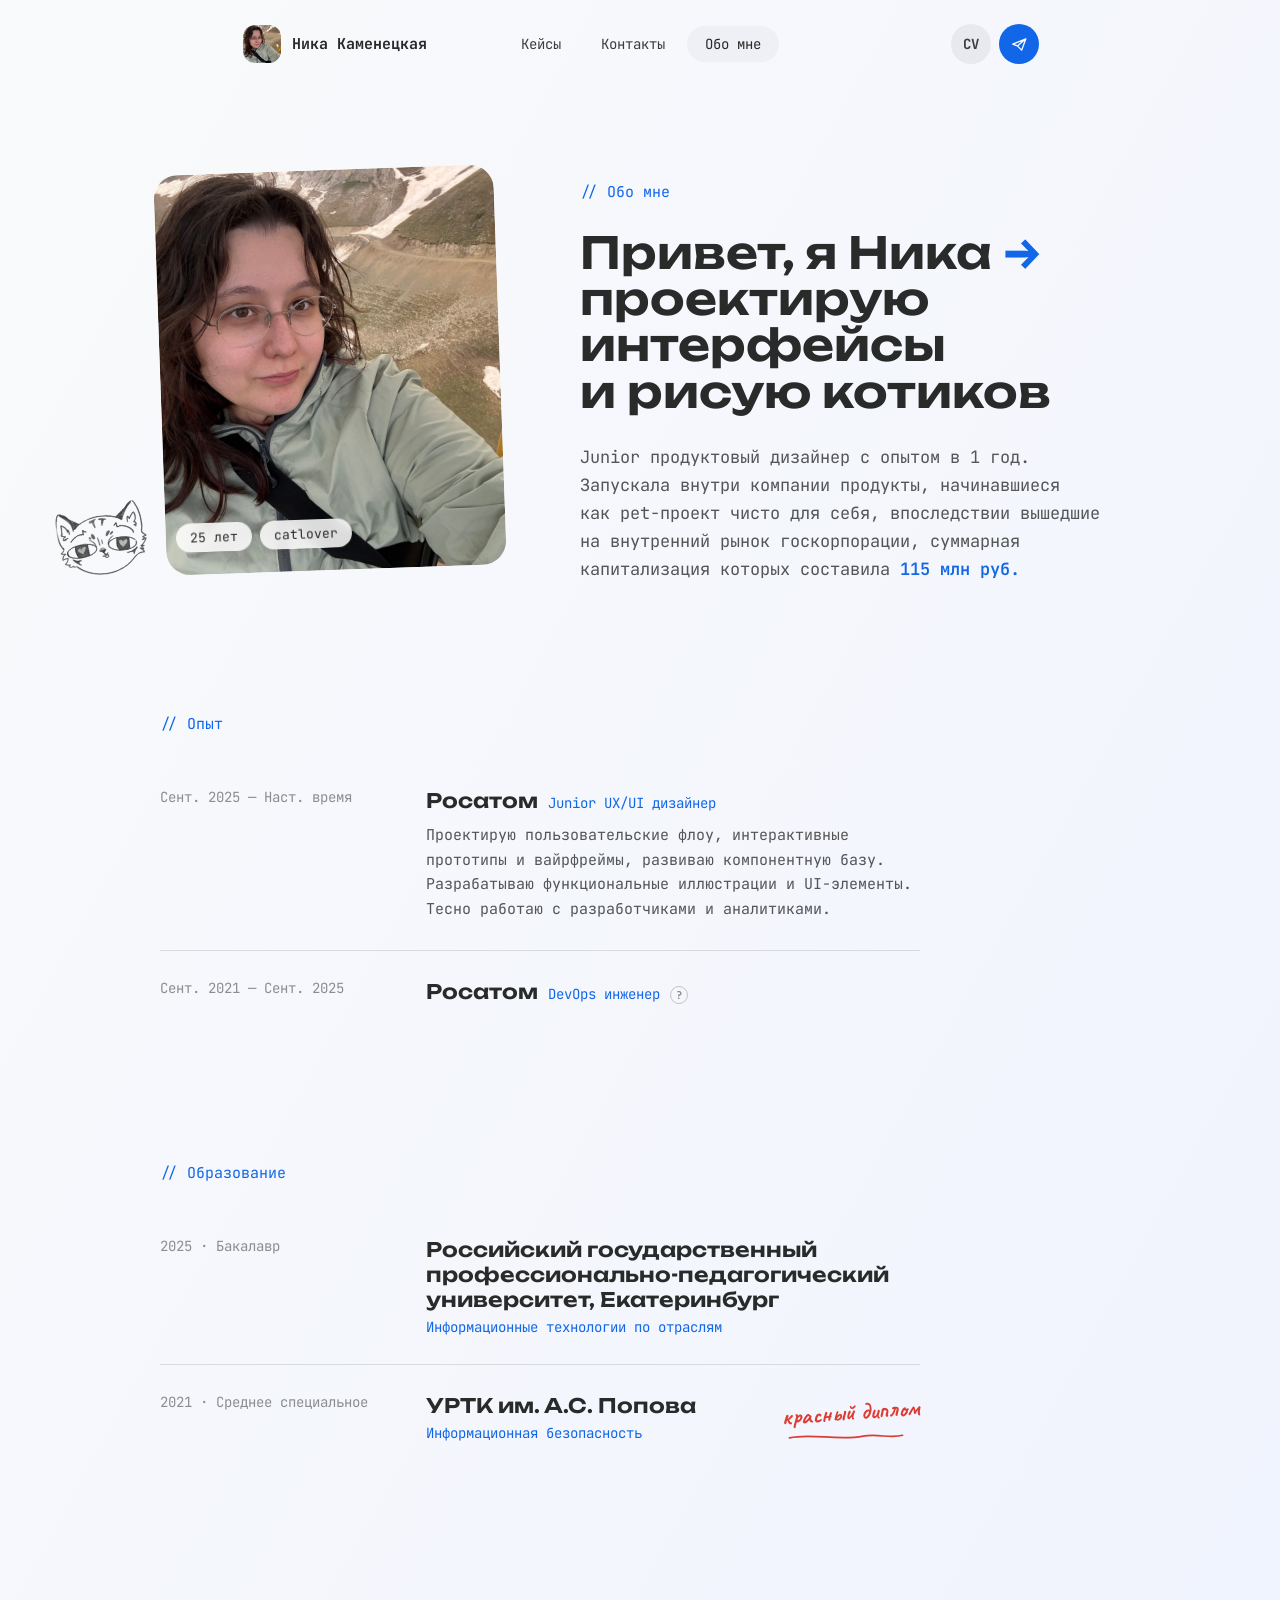
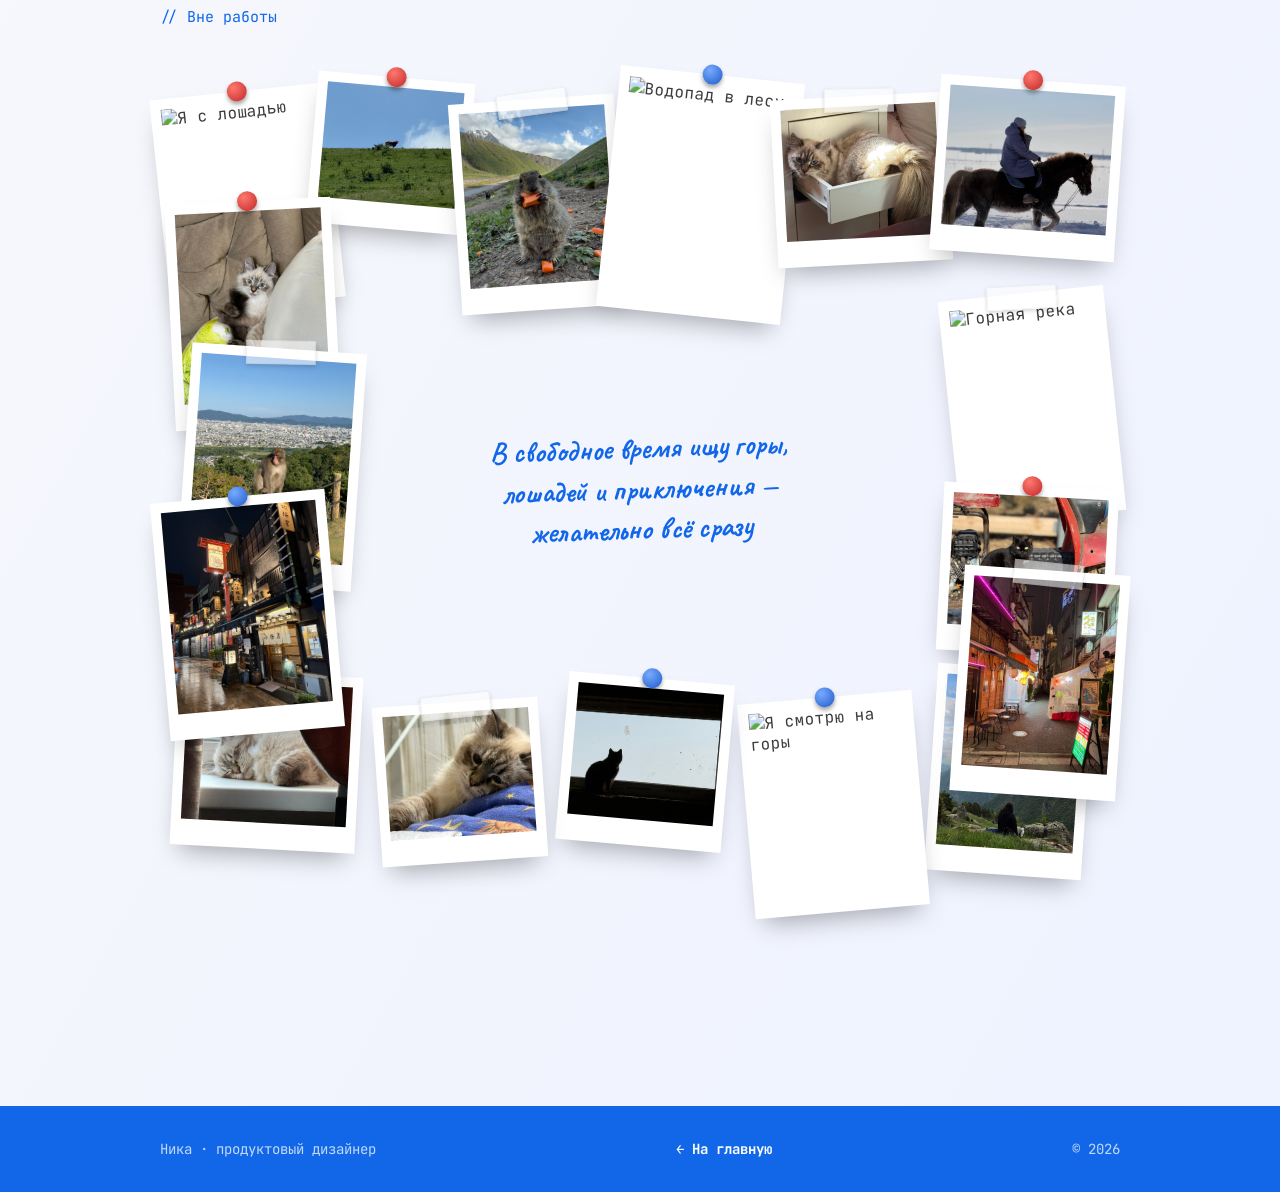
==== about.html @ 2825d033 "update" ====
<!DOCTYPE html>
<html>
<head>
<meta charset="utf-8">
<meta name="viewport" content="width=device-width, initial-scale=1">

  <link rel="preconnect" href="https://fonts.googleapis.com">
  <link rel="preconnect" href="https://fonts.gstatic.com" crossorigin>
  <link href="https://fonts.googleapis.com/css2?family=Unbounded:wght@500;600;700&family=JetBrains+Mono:wght@400;500;700&family=Caveat:wght@500;700&display=swap" rel="stylesheet">
  <style>
    html { scroll-behavior: smooth; }
    body { margin: 0; background: rgb(249,250,251); }
    a { color: rgb(18,103,233); text-decoration: none; }
    a:hover { color: rgb(29,78,216); }
    @keyframes catfloat { 0%,100% { transform: translateY(0) rotate(-2deg); } 50% { transform: translateY(-10px) rotate(2deg); } }
    @keyframes heroin { from { opacity: 0; transform: translateY(24px); } to { opacity: 1; transform: none; } }
    .cat-sign { opacity: 0; transition: opacity 0.15s ease; pointer-events: none; }
    .cat-sign path { stroke-dasharray: 200; stroke-dashoffset: 200; }
    [data-cat]:hover .cat-sign { opacity: 1; }
    [data-cat]:hover .cat-sign path { stroke-dashoffset: 0; transition: stroke-dashoffset 0.7s ease 0.05s; }
    .photo-anno { opacity: 0; transition: opacity 0.2s ease; }
    .photo-anno svg path { stroke-dasharray: 140; stroke-dashoffset: 140; }
    .photo-hover:hover .photo-anno { opacity: 1; }
    .photo-hover:hover .photo-anno svg path { stroke-dashoffset: 0; transition: stroke-dashoffset 0.6s ease 0.05s; }
    .contact-menu { opacity: 0; transform: translateY(-8px); pointer-events: none; transition: opacity 0.18s ease, transform 0.18s ease; z-index: 30; }
    .contact-dd:hover .contact-menu { opacity: 1; transform: none; pointer-events: auto; }
    .qtip-box { opacity: 0; transform: translateY(-6px); pointer-events: none; transition: opacity 0.18s ease, transform 0.18s ease; }
    .qtip:hover .qtip-box { opacity: 1; transform: none; pointer-events: auto; }

  </style>

</head>
<body>

<div style="min-height:100vh; display:flex; flex-direction:column; background:linear-gradient(119deg, rgb(249,250,251) 0%, rgb(238,242,255) 100%); font-family:'JetBrains Mono',monospace; color:rgb(60,60,60)">

  <!-- header -->
  <div data-header="1" style="position:fixed; left:50%; top:14px; transform:translateX(-50%); width:820px; max-width:calc(100vw - 32px); height:60px; border-radius:30px; background:transparent; border:1px solid transparent; box-shadow:none; transition:background 0.35s ease, border-color 0.35s ease, box-shadow 0.35s ease; display:grid; grid-template-columns:1fr auto 1fr; padding:0 10px 0 12px; align-items:center; box-sizing:border-box; z-index:100">
    <a href="index.html" data-cat="1" style="display:flex; flex-direction:row; gap:11px; align-items:center; justify-self:start; color:rgb(41,42,42)">
      <div style="position:relative; width:38px; height:38px; border-radius:12px; flex-shrink:0">
        <div style="width:38px; height:38px; border-radius:12px; overflow:hidden">
          <img src="/uploads/main_photo.jpg" alt="Ника Каменецкая" style="width:100%; height:100%; object-fit:cover; display:block">
        </div>
        <svg class="cat-sign" viewBox="0 0 70 70" style="position:absolute; left:-9px; top:-13px; width:62px; height:62px" fill="none" stroke="rgb(18,103,233)" stroke-width="2.5" stroke-linecap="round" stroke-linejoin="round">
          <path pathLength="200" d="M 14 22 C 13.5 17 14 10 16 5.5 C 19.5 8 22.5 11 24 14.5 M 38 14.5 C 39.5 11 42.5 8 46 5.5 C 48 10 48.5 17 48 22 M 53 43 C 60 44.5 66 41 65.5 35.5 C 65 31 60 30 58 33 C 56.5 35.5 59 38.5 62.5 38"></path>
        </svg>
      </div>
      <span style="font-family:'JetBrains Mono',monospace; font-weight:700; font-size:15px; white-space:nowrap">Ника Каменецкая</span>
    </a>
    <div style="display:flex; flex-direction:row; gap:4px; align-items:center; font-size:14px">
      <a href="index.html#cases" style="color:rgb(60,60,60); border-radius:999px; padding:9px 18px; white-space:nowrap" style-hover="background:rgb(238,240,245); color:rgb(41,42,42)">Кейсы</a>
      <a href="index.html#contact" style="color:rgb(60,60,60); border-radius:999px; padding:9px 18px; white-space:nowrap" style-hover="background:rgb(238,240,245); color:rgb(41,42,42)">Контакты</a>
      <a href="#" style="color:rgb(41,42,42); background:rgb(238,240,245); border-radius:999px; padding:9px 18px; white-space:nowrap" style-hover="background:rgb(229,232,240)">Обо мне</a>
    </div>
    <div style="justify-self:end; display:flex; flex-direction:row; gap:8px; align-items:center">
      <a href="./assets/resume.pdf" download="Nika-Kamenetskaya-CV.pdf" title="скачать резюме" style="display:flex; align-items:center; justify-content:center; width:40px; height:40px; border-radius:50%; background:rgba(60,60,60,0.07); color:rgb(60,60,60); font-size:14px; font-weight:700; transition:transform 0.2s ease" style-hover="background:rgb(229,232,240); color:rgb(41,42,42); transform:scale(1.08)">CV</a>
      <div class="contact-dd" style="position:relative">
        <a href="https://t.me/evershire" title="написать в телеграм" style="display:flex; align-items:center; justify-content:center; width:40px; height:40px; border-radius:50%; background:rgb(18,103,233); transition:transform 0.2s ease" style-hover="background:rgb(29,78,216); transform:scale(1.08)">
          <svg viewBox="0 0 24 24" style="width:17px; height:17px" fill="none"><path d="M21 4 L2.5 11.5 L9 14 M21 4 L15 20 L9 14 M21 4 L9 14" stroke="#fff" stroke-width="1.8" stroke-linejoin="round" stroke-linecap="round"></path></svg>
        </a>
        <div class="contact-menu" style="position:absolute; top:40px; right:0; padding-top:10px; box-sizing:border-box">
          <div style="display:flex; flex-direction:column; gap:2px; background:#fff; border-radius:16px; padding:6px; box-shadow:0 16px 40px -12px rgba(20,30,60,0.25); box-sizing:border-box; min-width:200px">
          <a href="https://t.me/evershire" style="display:flex; align-items:center; gap:10px; padding:10px 12px; border-radius:11px; font-size:14px; color:rgb(41,42,42); white-space:nowrap" style-hover="background:rgb(238,240,245)">
            <svg viewBox="0 0 24 24" style="width:17px; height:17px; flex-shrink:0" fill="none"><path d="M21 4 L2.5 11.5 L9 14 M21 4 L15 20 L9 14 M21 4 L9 14" stroke="rgb(18,103,233)" stroke-width="1.8" stroke-linejoin="round" stroke-linecap="round"></path></svg>
            Телеграм → @evershire
          </a>
          <a href="mailto:nicakam788@gmail.com" data-copy-email="1" style="display:flex; align-items:center; gap:10px; padding:10px 12px; border-radius:11px; font-size:14px; color:rgb(41,42,42); white-space:nowrap; cursor:pointer" style-hover="background:rgb(238,240,245)">
            <svg viewBox="0 0 24 24" style="width:17px; height:17px; flex-shrink:0" fill="none"><rect x="2.5" y="4.5" width="19" height="15" rx="2.5" stroke="rgb(18,103,233)" stroke-width="1.8"></rect><path d="M 3.5 6 L 12 13 L 20.5 6" stroke="rgb(18,103,233)" stroke-width="1.8" stroke-linejoin="round" stroke-linecap="round"></path></svg>
            <span class="email-label">Почта → nicakam788@gmail.com</span>
          </a>
          </div>
        </div>
      </div>
    </div>
  </div>

  <!-- обо мне -->
  <div data-screen-label="обо мне" style="flex:1; max-width:1440px; width:100%; margin:0 auto; padding:170px 160px 130px; box-sizing:border-box; animation:heroin 0.9s ease-out both">
    <div style="display:flex; gap:80px; align-items:flex-start">
      <div class="photo-hover" style="position:relative; flex-shrink:0">
        <div style="width:340px; height:400px; transform:rotate(-2deg); position:relative">
          <img src="/uploads/main_photo.jpg" alt="Ника Каменецкая" style="width:100%; height:100%; object-fit:cover; border-radius:24px; display:block">
        </div>
        <div class="photo-anno" style="position:absolute; left:-142px; top:26px; width:142px; display:flex; flex-direction:column; align-items:flex-end; gap:2px; z-index:4; pointer-events:none">
          <span style="font-family:Caveat,cursive; font-weight:700; font-size:26px; color:rgb(18,103,233); transform:rotate(-4deg)">Это горы</span>
          <svg viewBox="0 0 90 40" style="width:76px; height:34px" fill="none"><path d="M 4 4 C 24 12 48 20 82 30 M 82 30 L 66 27 M 82 30 L 76 15" stroke="rgb(18,103,233)" stroke-width="2.2" stroke-linecap="round" stroke-linejoin="round"></path></svg>
        </div>
        <div class="photo-anno" style="position:absolute; left:80px; bottom:-98px; width:230px; display:flex; flex-direction:column; align-items:flex-start; gap:2px; z-index:4; pointer-events:none">
          <svg viewBox="0 0 40 60" style="width:32px; height:48px; margin-left:14px" fill="none"><path d="M 20 56 C 16 40 14 22 12 4 M 12 4 L 8 17 M 12 4 L 20 12" stroke="rgb(18,103,233)" stroke-width="2.2" stroke-linecap="round" stroke-linejoin="round"></path></svg>
          <span style="font-family:Caveat,cursive; font-weight:700; font-size:26px; line-height:1.15; color:rgb(18,103,233); transform:rotate(-3deg)">это я счастливая в горах :)</span>
        </div>
        <div style="position:absolute; left:16px; bottom:20px; display:flex; flex-direction:row; gap:8px; z-index:3; transform:rotate(-2deg)">
          <span style="font-size:13px; color:rgb(41,42,42); background:rgba(255,255,255,0.85); backdrop-filter:blur(6px); border-radius:999px; padding:6px 14px">25 лет</span>
          <span style="font-size:13px; color:rgb(41,42,42); background:rgba(255,255,255,0.85); backdrop-filter:blur(6px); border-radius:999px; padding:6px 14px">catlover</span>
        </div>
        
          <div style="position:absolute; left:-104px; bottom:-6px; width:92px; height:74px; background:url('./assets/cats.png') 50.5% 86.5% / 335% 419% no-repeat; transform:rotate(-6deg)"></div>
        
      </div>
      <div style="display:flex; flex-direction:column; gap:28px; padding-top:12px">
        <span style="font-size:15px; color:rgb(18,103,233)">// Обо мне</span>
        <h1 style="margin:0; font-family:Unbounded,sans-serif; font-weight:600; font-size:44px; line-height:1.05; color:rgb(41,42,42)">Привет, я Ника <span style="color:rgb(18,103,233)">→</span> проектирую интерфейсы и рисую котиков</h1>
        <p style="margin:0; font-size:17px; line-height:1.65; color:rgb(85,85,87); max-width:560px; text-wrap:pretty">Junior продуктовый дизайнер с опытом в 1 год. Запускала внутри компании продукты, начинавшиеся как pet-проект чисто для себя, впоследствии вышедшие на внутренний рынок госкорпорации, суммарная капитализация которых составила <span style="color:rgb(18,103,233); font-weight:600">115 млн руб.</span></p>
      </div>
    </div>
  </div>

  <!-- опыт -->
  <div data-screen-label="опыт" style="max-width:1440px; width:100%; margin:0 auto; padding:0 160px 130px; box-sizing:border-box">
    <span style="font-size:15px; color:rgb(18,103,233)">// Опыт</span>
    <div style="display:flex; flex-direction:column; margin-top:26px; max-width:760px">
      <div style="display:flex; flex-direction:row; gap:56px; padding:28px 0; border-bottom:1px solid rgba(60,60,60,0.15)">
        <div style="width:210px; flex-shrink:0; font-size:14px; color:rgb(141,141,144); white-space:nowrap">Сент. 2025 — Наст. время</div>
        <div style="display:flex; flex-direction:column; gap:10px">
          <div style="display:flex; flex-direction:row; gap:10px; align-items:baseline; flex-wrap:wrap">
            <span style="font-family:Unbounded,sans-serif; font-weight:600; font-size:20px; color:rgb(41,42,42)">Росатом</span>
            <span style="font-size:14px; color:rgb(18,103,233)">Junior UX/UI дизайнер</span>
          </div>
          <p style="margin:0; font-size:15px; line-height:1.65; color:rgb(85,85,87); max-width:560px">Проектирую пользовательские флоу, интерактивные прототипы и вайрфреймы, развиваю компонентную базу. Разрабатываю функциональные иллюстрации и UI-элементы. Тесно работаю с разработчиками и аналитиками.</p>
        </div>
      </div>
      <div style="display:flex; flex-direction:row; gap:56px; padding:28px 0">
        <div style="width:210px; flex-shrink:0; font-size:14px; color:rgb(141,141,144); white-space:nowrap">Сент. 2021 — Сент. 2025</div>
        <div style="display:flex; flex-direction:column; gap:10px">
          <div style="display:flex; flex-direction:row; gap:10px; align-items:baseline; flex-wrap:wrap">
            <span style="font-family:Unbounded,sans-serif; font-weight:600; font-size:20px; color:rgb(41,42,42)">Росатом</span>
            <span style="font-size:14px; color:rgb(18,103,233)">DevOps инженер</span>
            <span class="qtip" style="position:relative; display:inline-flex; align-items:center; justify-content:center; width:16px; height:16px; border-radius:50%; border:1.4px solid rgb(196,195,200); color:rgb(141,141,144); font-size:11px; font-weight:700; cursor:help">?
              <span class="qtip-box" style="position:absolute; left:0; top:26px; width:320px; background:#fff; color:rgb(85,85,87); font-size:13px; line-height:1.55; font-weight:400; border-radius:14px; padding:16px 18px; box-shadow:0 16px 40px -12px rgba(20,30,60,0.28); z-index:20; text-align:left; white-space:normal">Четыре года в DevOps научили меня думать о продукте системно — я видела, как технические решения влияют на пользователей. Со временем я поняла, что хочу формировать эти решения раньше, чем они попадают в разработку. Продуктовый дизайн — это точка, где можно влиять на продукт по-настоящему.</span>
            </span>
          </div>
        </div>
      </div>
    </div>
  </div>

  <!-- образование -->
  <div data-screen-label="образование" style="max-width:1440px; width:100%; margin:0 auto; padding:0 160px 130px; box-sizing:border-box">
    <span style="font-size:15px; color:rgb(18,103,233)">// Образование</span>
    <div style="display:flex; flex-direction:column; margin-top:26px; max-width:760px">
      <div style="display:flex; flex-direction:row; gap:56px; padding:28px 0; border-bottom:1px solid rgba(60,60,60,0.15)">
        <div style="width:210px; flex-shrink:0; font-size:14px; color:rgb(141,141,144); white-space:nowrap">2025 · Бакалавр</div>
        <div style="display:flex; flex-direction:column; gap:6px">
          <span style="font-family:Unbounded,sans-serif; font-weight:600; font-size:20px; color:rgb(41,42,42)">Российский государственный профессионально-педагогический университет, Екатеринбург</span>
          <span style="font-size:14px; color:rgb(18,103,233)">Информационные технологии по отраслям</span>
        </div>
      </div>
      <div style="display:flex; flex-direction:row; gap:56px; padding:28px 0">
        <div style="width:210px; flex-shrink:0; font-size:14px; color:rgb(141,141,144); white-space:nowrap">2021 · Среднее специальное</div>
        <div style="display:flex; flex-direction:column; gap:6px">
          <span style="font-family:Unbounded,sans-serif; font-weight:600; font-size:20px; color:rgb(41,42,42)">УРТК им. А.С. Попова</span>
          <span style="font-size:14px; color:rgb(18,103,233)">Информационная безопасность</span>
        </div>
        <div style="flex-shrink:0; margin-left:auto; padding-top:4px">
          <span style="display:block; font-family:Caveat,cursive; font-weight:700; font-size:24px; color:rgb(220,60,50); transform:rotate(-4deg)">красный диплом</span>
          <svg viewBox="0 0 140 14" style="width:130px; height:12px; margin-top:-2px" fill="none"><path d="M 4 8 C 30 2 60 12 90 6 C 108 3 122 9 136 5" stroke="rgb(220,60,50)" stroke-width="2" stroke-linecap="round"></path></svg>
        </div>
      </div>
    </div>
  </div>

  <!-- доска -->
  <div data-screen-label="доска" style="max-width:1440px; width:100%; margin:0 auto; padding:0 160px 130px; box-sizing:border-box">
    <span style="font-size:15px; color:rgb(18,103,233)">// Вне работы</span>
    <div style="position:relative; margin-top:26px">
      <div style="position:relative; width:100%; aspect-ratio:1040/1000">

        <div style="position:absolute; left:0%; top:4.17%; width:18.27%; box-sizing:border-box; background:#fff; padding:10px 10px 26px; box-shadow:0 14px 26px -10px rgba(0,0,0,0.35); transform:rotate(-6deg); cursor:zoom-in" data-lightbox="1">
          <div style="width:20px; height:20px; border-radius:50%; background:radial-gradient(circle at 35% 30%, rgb(255,120,110), rgb(190,40,40)); position:absolute; left:50%; top:-10px; margin-left:-10px; box-shadow:0 3px 4px rgba(0,0,0,0.35)"></div>
          <img src="./uploads/IMG_2285.jpg" alt="Я с лошадью" style="width:100%; display:block; object-fit:cover; aspect-ratio:1/1.15">
        </div>

        <div style="position:absolute; left:15.87%; top:2.6%; width:16.35%; box-sizing:border-box; background:#fff; padding:10px 10px 26px; box-shadow:0 14px 26px -10px rgba(0,0,0,0.35); transform:rotate(5deg); cursor:zoom-in" data-lightbox="1">
          <div style="width:20px; height:20px; border-radius:50%; background:radial-gradient(circle at 35% 30%, rgb(255,120,110), rgb(190,40,40)); position:absolute; left:50%; top:-10px; margin-left:-10px; box-shadow:0 3px 4px rgba(0,0,0,0.35)"></div>
          <img src="./uploads/IMG_4147.jpg" alt="Корова на холме" style="width:100%; display:block; object-fit:cover; aspect-ratio:1/0.85">
        </div>

        <div style="position:absolute; left:30.77%; top:5%; width:17.31%; box-sizing:border-box; background:#fff; padding:10px 10px 26px; box-shadow:0 14px 26px -10px rgba(0,0,0,0.35); transform:rotate(-4deg); cursor:zoom-in" data-lightbox="1">
          <div style="position:absolute; left:50%; top:-8px; margin-left:-34px; width:68px; height:22px; background:rgba(255,255,255,0.55); border:1px solid rgba(0,0,0,0.05); box-shadow:0 2px 4px rgba(0,0,0,0.15); transform:rotate(-4deg)"></div>
          <img src="./uploads/IMG_4376.jpg" alt="Сурок с морковкой" style="width:100%; display:block; object-fit:cover; aspect-ratio:1/1.2">
        </div>

        <div style="position:absolute; left:46.63%; top:2.29%; width:19.23%; box-sizing:border-box; background:#fff; padding:10px 10px 26px; box-shadow:0 14px 26px -10px rgba(0,0,0,0.35); transform:rotate(6deg); cursor:zoom-in" data-lightbox="1">
          <div style="width:20px; height:20px; border-radius:50%; background:radial-gradient(circle at 35% 30%, rgb(120,170,255), rgb(30,90,200)); position:absolute; left:50%; top:-10px; margin-left:-10px; box-shadow:0 3px 4px rgba(0,0,0,0.35)"></div>
          <img src="./uploads/IMG_5079.jpg" alt="Водопад в лесу" style="width:100%; display:block; object-fit:cover; aspect-ratio:1/1.25">
        </div>

        <div style="position:absolute; left:63.94%; top:4.69%; width:18.27%; box-sizing:border-box; background:#fff; padding:10px 10px 26px; box-shadow:0 14px 26px -10px rgba(0,0,0,0.35); transform:rotate(-3deg); cursor:zoom-in" data-lightbox="1">
          <div style="position:absolute; left:50%; top:-8px; margin-left:-34px; width:68px; height:22px; background:rgba(255,255,255,0.55); border:1px solid rgba(0,0,0,0.05); box-shadow:0 2px 4px rgba(0,0,0,0.15); transform:rotate(2deg)"></div>
          <img src="./uploads/B89354C5-0EB7-44D4-B8C5-1294521C42C8_1_105_c.jpeg" alt="Кот в ящике комода" style="width:100%; display:block; object-fit:cover; aspect-ratio:1/0.85">
        </div>

        <div style="position:absolute; left:80.77%; top:2.92%; width:19.23%; box-sizing:border-box; background:#fff; padding:10px 10px 26px; box-shadow:0 14px 26px -10px rgba(0,0,0,0.35); transform:rotate(4deg); cursor:zoom-in" data-lightbox="1">
          <div style="width:20px; height:20px; border-radius:50%; background:radial-gradient(circle at 35% 30%, rgb(255,120,110), rgb(190,40,40)); position:absolute; left:50%; top:-10px; margin-left:-10px; box-shadow:0 3px 4px rgba(0,0,0,0.35)"></div>
          <img src="./uploads/19300C19-9F3F-4FBA-978A-5B24673539BF_1_105_c.jpeg" alt="Верхом на лошади зимой" style="width:100%; display:block; object-fit:cover; aspect-ratio:1/0.85">
        </div>

        <div style="position:absolute; left:82.21%; top:26.04%; width:17.31%; box-sizing:border-box; background:#fff; padding:10px 10px 26px; box-shadow:0 14px 26px -10px rgba(0,0,0,0.35); transform:rotate(-6deg); cursor:zoom-in" data-lightbox="1">
          <div style="position:absolute; left:50%; top:-8px; margin-left:-34px; width:68px; height:22px; background:rgba(255,255,255,0.55); border:1px solid rgba(0,0,0,0.05); box-shadow:0 2px 4px rgba(0,0,0,0.15); transform:rotate(3deg)"></div>
          <img src="./uploads/IMG_5176.jpg" alt="Горная река" style="width:100%; display:block; object-fit:cover; aspect-ratio:1/1.3">
        </div>

        <div style="position:absolute; left:81.25%; top:46.88%; width:18.27%; box-sizing:border-box; background:#fff; padding:10px 10px 26px; box-shadow:0 14px 26px -10px rgba(0,0,0,0.35); transform:rotate(3deg); cursor:zoom-in" data-lightbox="1">
          <div style="width:20px; height:20px; border-radius:50%; background:radial-gradient(circle at 35% 30%, rgb(255,120,110), rgb(190,40,40)); position:absolute; left:50%; top:-10px; margin-left:-10px; box-shadow:0 3px 4px rgba(0,0,0,0.35)"></div>
          <img src="./uploads/597E31D3-53DA-4962-8006-FC86F0DB91C2_1_105_c.jpeg" alt="Чёрный кот на мотоцикле" style="width:100%; display:block; object-fit:cover; aspect-ratio:1/0.85">
        </div>

        <div style="position:absolute; left:80.29%; top:66.67%; width:16.35%; box-sizing:border-box; background:#fff; padding:10px 10px 26px; box-shadow:0 14px 26px -10px rgba(0,0,0,0.35); transform:rotate(4deg); cursor:zoom-in" data-lightbox="1">
          <div style="width:20px; height:20px; border-radius:50%; background:radial-gradient(circle at 35% 30%, rgb(120,170,255), rgb(30,90,200)); position:absolute; left:50%; top:-10px; margin-left:-10px; box-shadow:0 3px 4px rgba(0,0,0,0.35)"></div>
          <img src="./uploads/IMG_5501-65dd2be3.JPG" alt="Водопад среди скал" style="width:100%; display:block; object-fit:cover; aspect-ratio:1/1.25">
        </div>

        <div style="position:absolute; left:61.06%; top:69.79%; width:18.27%; box-sizing:border-box; background:#fff; padding:10px 10px 26px; box-shadow:0 14px 26px -10px rgba(0,0,0,0.35); transform:rotate(-5deg); cursor:zoom-in" data-lightbox="1">
          <div style="width:20px; height:20px; border-radius:50%; background:radial-gradient(circle at 35% 30%, rgb(120,170,255), rgb(30,90,200)); position:absolute; left:50%; top:-10px; margin-left:-10px; box-shadow:0 3px 4px rgba(0,0,0,0.35)"></div>
          <img src="./uploads/IMG_4754.jpg" alt="Я смотрю на горы" style="width:100%; display:block; object-fit:cover; aspect-ratio:1/1.15">
        </div>

        <div style="position:absolute; left:41.83%; top:67.71%; width:17.31%; box-sizing:border-box; background:#fff; padding:10px 10px 26px; box-shadow:0 14px 26px -10px rgba(0,0,0,0.35); transform:rotate(5deg); cursor:zoom-in" data-lightbox="1">
          <div style="width:20px; height:20px; border-radius:50%; background:radial-gradient(circle at 35% 30%, rgb(120,170,255), rgb(30,90,200)); position:absolute; left:50%; top:-10px; margin-left:-10px; box-shadow:0 3px 4px rgba(0,0,0,0.35)"></div>
          <img src="./uploads/02E59041-D2F7-4534-B3DD-3881FCE2C82B_1_105_c.jpeg" alt="Кот силуэтом в окне" style="width:100%; display:block; object-fit:cover; aspect-ratio:1/0.9">
        </div>

        <div style="position:absolute; left:22.6%; top:70.31%; width:17.31%; box-sizing:border-box; background:#fff; padding:10px 10px 26px; box-shadow:0 14px 26px -10px rgba(0,0,0,0.35); transform:rotate(-4deg); cursor:zoom-in" data-lightbox="1">
          <div style="position:absolute; left:50%; top:-8px; margin-left:-34px; width:68px; height:22px; background:rgba(255,255,255,0.55); border:1px solid rgba(0,0,0,0.05); box-shadow:0 2px 4px rgba(0,0,0,0.15); transform:rotate(-2deg)"></div>
          <img src="./uploads/54C31C5B-A030-4B72-B333-A89A842BD36C_1_105_c.jpeg" alt="Мой кот на подушке" style="width:100%; display:block; object-fit:cover; aspect-ratio:1/0.85">
        </div>

        <div style="position:absolute; left:1.44%; top:67.19%; width:19.23%; box-sizing:border-box; background:#fff; padding:10px 10px 26px; box-shadow:0 14px 26px -10px rgba(0,0,0,0.35); transform:rotate(3deg); cursor:zoom-in" data-lightbox="1">
          <div style="width:20px; height:20px; border-radius:50%; background:radial-gradient(circle at 35% 30%, rgb(255,120,110), rgb(190,40,40)); position:absolute; left:50%; top:-10px; margin-left:-10px; box-shadow:0 3px 4px rgba(0,0,0,0.35)"></div>
          <img src="./uploads/E94E8478-8C07-42DA-86CD-E03BCC2E8470_1_105_c.jpeg" alt="Кот спит на подоконнике" style="width:100%; display:block; object-fit:cover; aspect-ratio:1/0.85">
        </div>

        <div style="position:absolute; left:1%; top:16%; width:17.31%; box-sizing:border-box; background:#fff; padding:10px 10px 26px; box-shadow:0 14px 26px -10px rgba(0,0,0,0.35); transform:rotate(-3deg); cursor:zoom-in" data-lightbox="1">
          <div style="width:20px; height:20px; border-radius:50%; background:radial-gradient(circle at 35% 30%, rgb(255,120,110), rgb(190,40,40)); position:absolute; left:50%; top:-10px; margin-left:-10px; box-shadow:0 3px 4px rgba(0,0,0,0.35)"></div>
          <img src="./uploads/22415BA5-447A-43ED-A8C5-48547171C8F0_1_105_c.jpeg" alt="Котёнок с игрушкой-капустой" style="width:100%; display:block; object-fit:cover; aspect-ratio:1/1.3">
        </div>

        <div style="position:absolute; left:2.5%; top:32%; width:18.27%; box-sizing:border-box; background:#fff; padding:10px 10px 26px; box-shadow:0 14px 26px -10px rgba(0,0,0,0.35); transform:rotate(4deg); cursor:zoom-in" data-lightbox="1">
          <div style="position:absolute; left:50%; top:-8px; margin-left:-34px; width:68px; height:22px; background:rgba(255,255,255,0.55); border:1px solid rgba(0,0,0,0.05); box-shadow:0 2px 4px rgba(0,0,0,0.15); transform:rotate(-3deg)"></div>
          <img src="./uploads/6B954B3A-72F3-4C9D-8CB9-9376946A0AA2_1_105_c.jpeg" alt="Обезьяна на заборе с видом на город" style="width:100%; display:block; object-fit:cover; aspect-ratio:1/1.3">
        </div>

        <div style="position:absolute; left:0%; top:48%; width:18.27%; box-sizing:border-box; background:#fff; padding:10px 10px 26px; box-shadow:0 14px 26px -10px rgba(0,0,0,0.35); transform:rotate(-5deg); cursor:zoom-in" data-lightbox="1">
          <div style="width:20px; height:20px; border-radius:50%; background:radial-gradient(circle at 35% 30%, rgb(120,170,255), rgb(30,90,200)); position:absolute; left:50%; top:-10px; margin-left:-10px; box-shadow:0 3px 4px rgba(0,0,0,0.35)"></div>
          <img src="./uploads/F937BB74-AB3E-4A77-9896-CD9370FAE233_1_105_c.jpeg" alt="Ночная улица в Японии" style="width:100%; display:block; object-fit:cover; aspect-ratio:1/1.3">
        </div>

        <div style="position:absolute; left:83%; top:56%; width:17.31%; box-sizing:border-box; background:#fff; padding:10px 10px 26px; box-shadow:0 14px 26px -10px rgba(0,0,0,0.35); transform:rotate(4deg); cursor:zoom-in" data-lightbox="1">
          <div style="position:absolute; left:50%; top:-8px; margin-left:-34px; width:68px; height:22px; background:rgba(255,255,255,0.55); border:1px solid rgba(0,0,0,0.05); box-shadow:0 2px 4px rgba(0,0,0,0.15); transform:rotate(2deg)"></div>
          <img src="./uploads/FC94B34A-E844-45D6-979E-8C849F62BA00_1_105_c.jpeg" alt="Переулок в Японии вечером" style="width:100%; display:block; object-fit:cover; aspect-ratio:1/1.3">
        </div>

        <div style="position:absolute; left:32%; top:calc(33% + 70px); width:36%; box-sizing:border-box; transform:rotate(-2deg)">
          <span style="display:block; font-family:Caveat,cursive; font-weight:700; font-size:30px; line-height:1.35; color:rgb(18,103,233); text-align:center">В свободное время ищу горы, лошадей и приключения — желательно всё сразу</span>
        </div>

      </div>
    </div>
  </div>

  <div id="lb-overlay" style="display:none; position:fixed; inset:0; background:rgba(20,20,25,0.82); align-items:center; justify-content:center; z-index:200; cursor:zoom-out; padding:40px; box-sizing:border-box">
    <img id="lb-img" src="" alt="" style="max-width:90vw; max-height:88vh; border-radius:6px; box-shadow:0 30px 80px rgba(0,0,0,0.5)">
    <div style="position:absolute; top:24px; right:32px; width:44px; height:44px; border-radius:50%; background:rgba(255,255,255,0.12); color:#fff; display:flex; align-items:center; justify-content:center; font-size:22px; cursor:pointer">✕</div>
  </div>
  <script>
  (function () {
    function init() {
      var overlay = document.getElementById('lb-overlay');
      var img = document.getElementById('lb-img');
      if (!overlay || !img) return;
      document.querySelectorAll('[data-lightbox]').forEach(function (el) {
        el.addEventListener('click', function () {
          var photo = el.querySelector('img');
          if (!photo) return;
          img.src = photo.src;
          overlay.style.display = 'flex';
        });
      });
      overlay.addEventListener('click', function () {
        overlay.style.display = 'none';
        img.src = '';
      });
    }
    if (document.readyState === 'loading') {
      document.addEventListener('DOMContentLoaded', init);
    } else {
      init();
    }
  })();
  </script>

  <!-- футер -->
  <div style="padding:34px 160px; background:rgb(18,103,233)">
    <div style="max-width:1120px; margin:0 auto; display:flex; flex-direction:row; justify-content:space-between; align-items:center; font-size:14px; color:rgba(255,255,255,0.75)">
      <span>Ника · продуктовый дизайнер</span>
      <a href="index.html" style="color:#fff; font-weight:700">← На главную</a>
      <span>© 2026</span>
    </div>
  </div>
</div>

  <script>
  (function () {
    function initCopyEmail() {
      document.querySelectorAll('[data-copy-email]').forEach(function (el) {
        var labelEl = el.querySelector('.email-label');
        if (!labelEl) return;
        var original = labelEl.textContent;
        el.addEventListener('click', function (e) {
          var text = 'nicakam788@gmail.com';
          var restore = function () { labelEl.textContent = original; };
          var mark = function () { labelEl.textContent = 'Скопировано ✓'; setTimeout(restore, 1600); };
          var fallback = function () {
            try {
              var ta = document.createElement('textarea');
              ta.value = text;
              ta.style.position = 'fixed';
              ta.style.opacity = '0';
              document.body.appendChild(ta);
              ta.focus();
              ta.select();
              var ok = document.execCommand('copy');
              document.body.removeChild(ta);
              if (ok) mark();
            } catch (err) {}
          };
          if (navigator.clipboard && navigator.clipboard.writeText) {
            navigator.clipboard.writeText(text).then(mark).catch(fallback);
          } else {
            fallback();
          }
        });
      });
    }
    if (document.readyState === 'loading') {
      document.addEventListener('DOMContentLoaded', initCopyEmail);
    } else {
      initCopyEmail();
    }
  })();
  </script>
</body>
</html>
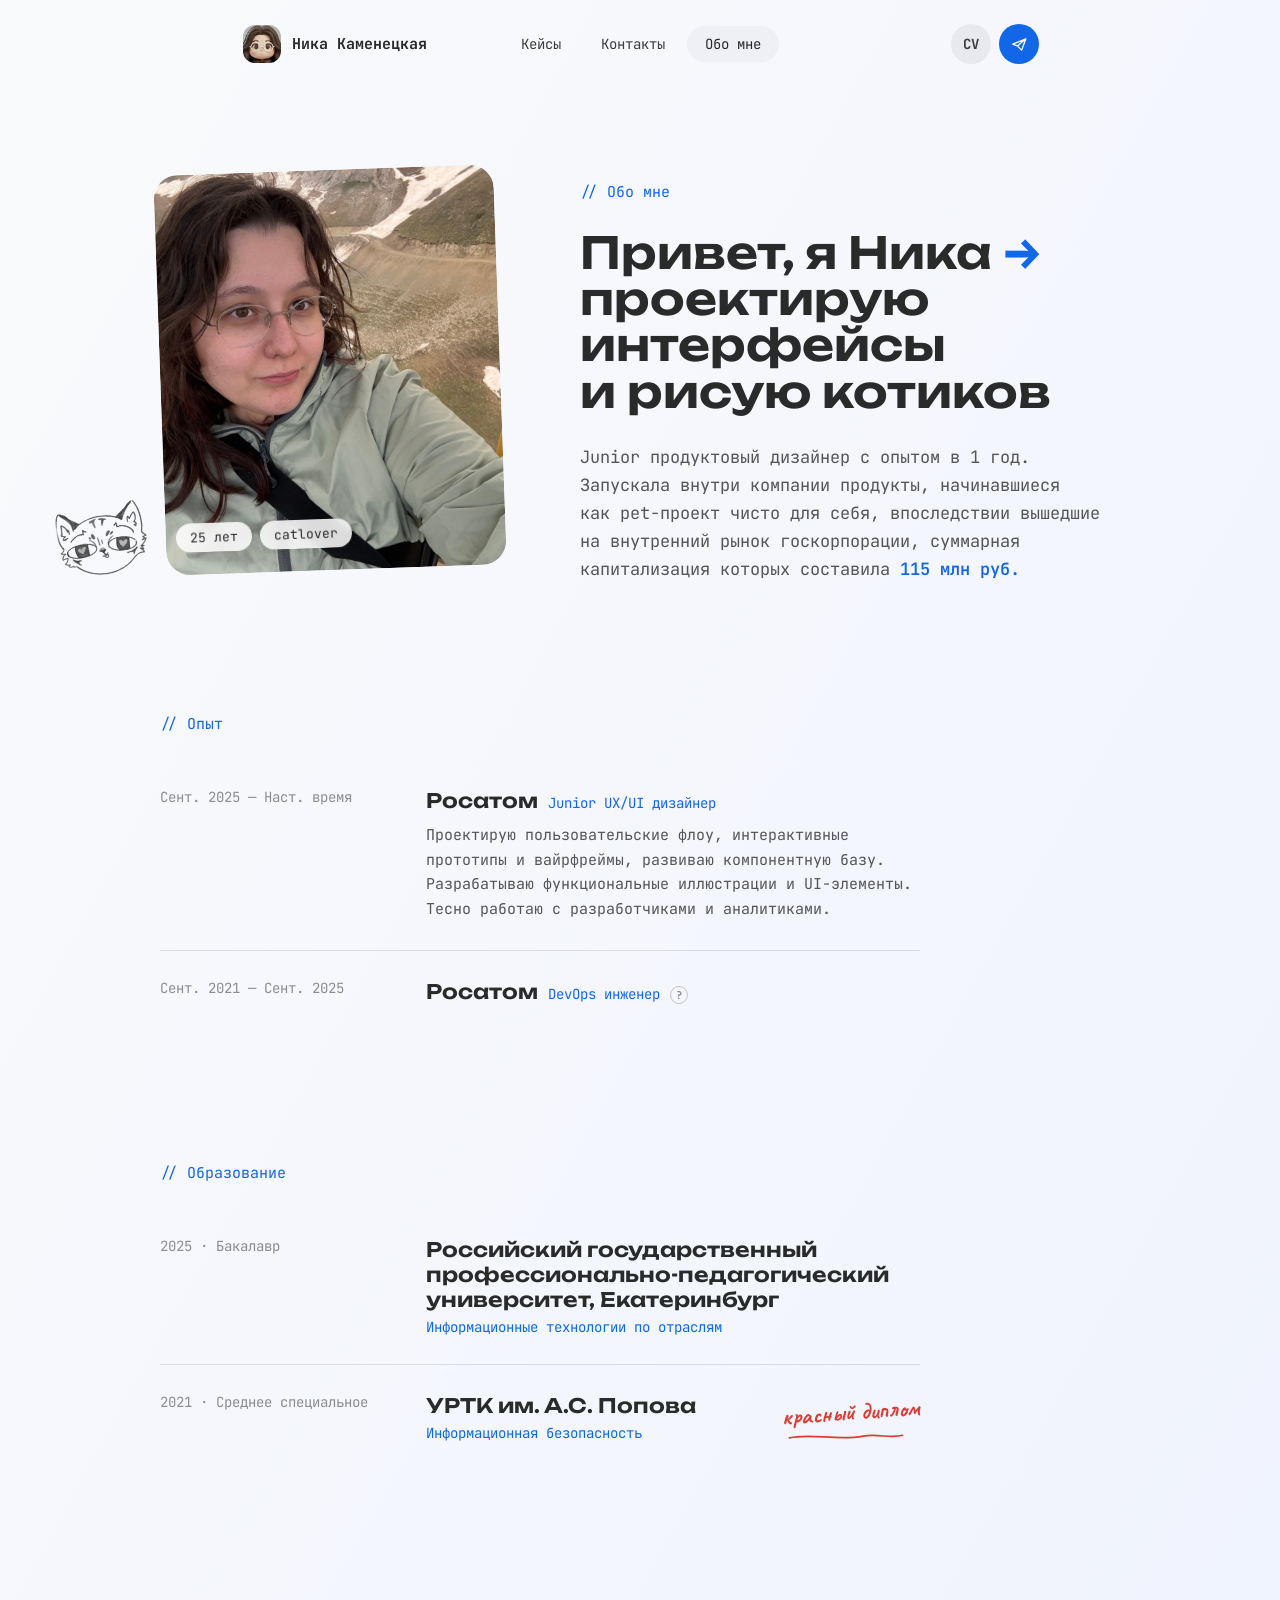
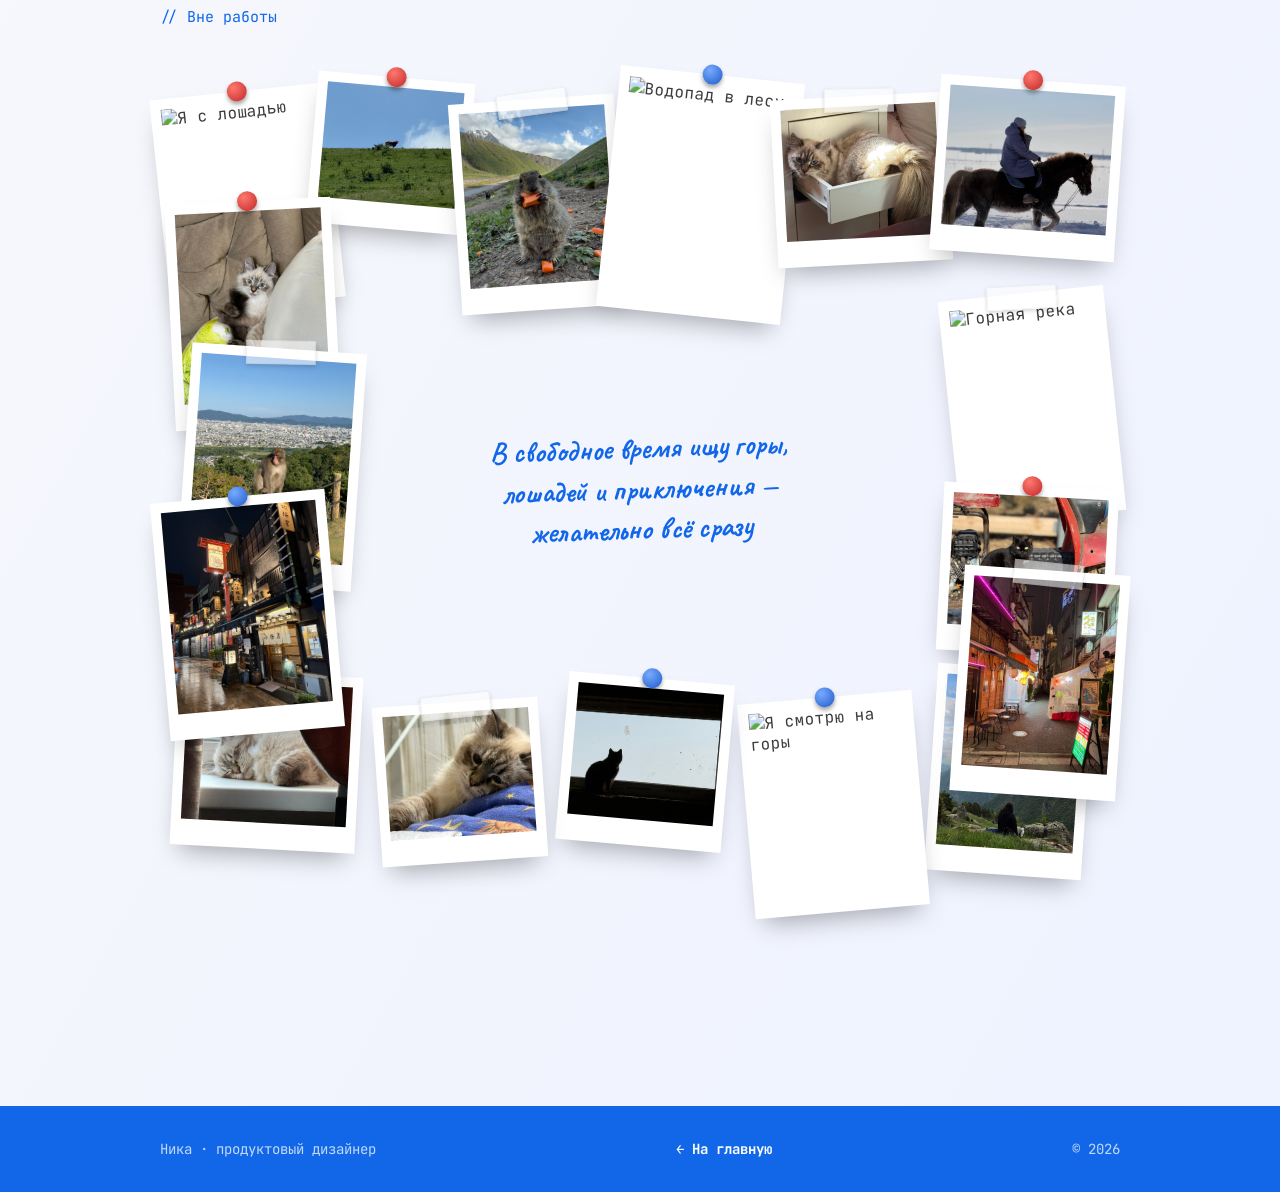
==== commit ea6d7dc8: "Merge branch 'main' of github.com:evershireo/evershireo" ====
--- a/about.html
+++ b/about.html
@@ -39,7 +39,7 @@
     <a href="index.html" data-cat="1" style="display:flex; flex-direction:row; gap:11px; align-items:center; justify-self:start; color:rgb(41,42,42)">
       <div style="position:relative; width:38px; height:38px; border-radius:12px; flex-shrink:0">
         <div style="width:38px; height:38px; border-radius:12px; overflow:hidden">
-          <img src="/uploads/main_photo.jpg" alt="Ника Каменецкая" style="width:100%; height:100%; object-fit:cover; display:block">
+          <img src="/uploads/nika-avatar.webp" alt="Ника Каменецкая" style="width:100%; height:100%; object-fit:cover; display:block">
         </div>
         <svg class="cat-sign" viewBox="0 0 70 70" style="position:absolute; left:-9px; top:-13px; width:62px; height:62px" fill="none" stroke="rgb(18,103,233)" stroke-width="2.5" stroke-linecap="round" stroke-linejoin="round">
           <path pathLength="200" d="M 14 22 C 13.5 17 14 10 16 5.5 C 19.5 8 22.5 11 24 14.5 M 38 14.5 C 39.5 11 42.5 8 46 5.5 C 48 10 48.5 17 48 22 M 53 43 C 60 44.5 66 41 65.5 35.5 C 65 31 60 30 58 33 C 56.5 35.5 59 38.5 62.5 38"></path>
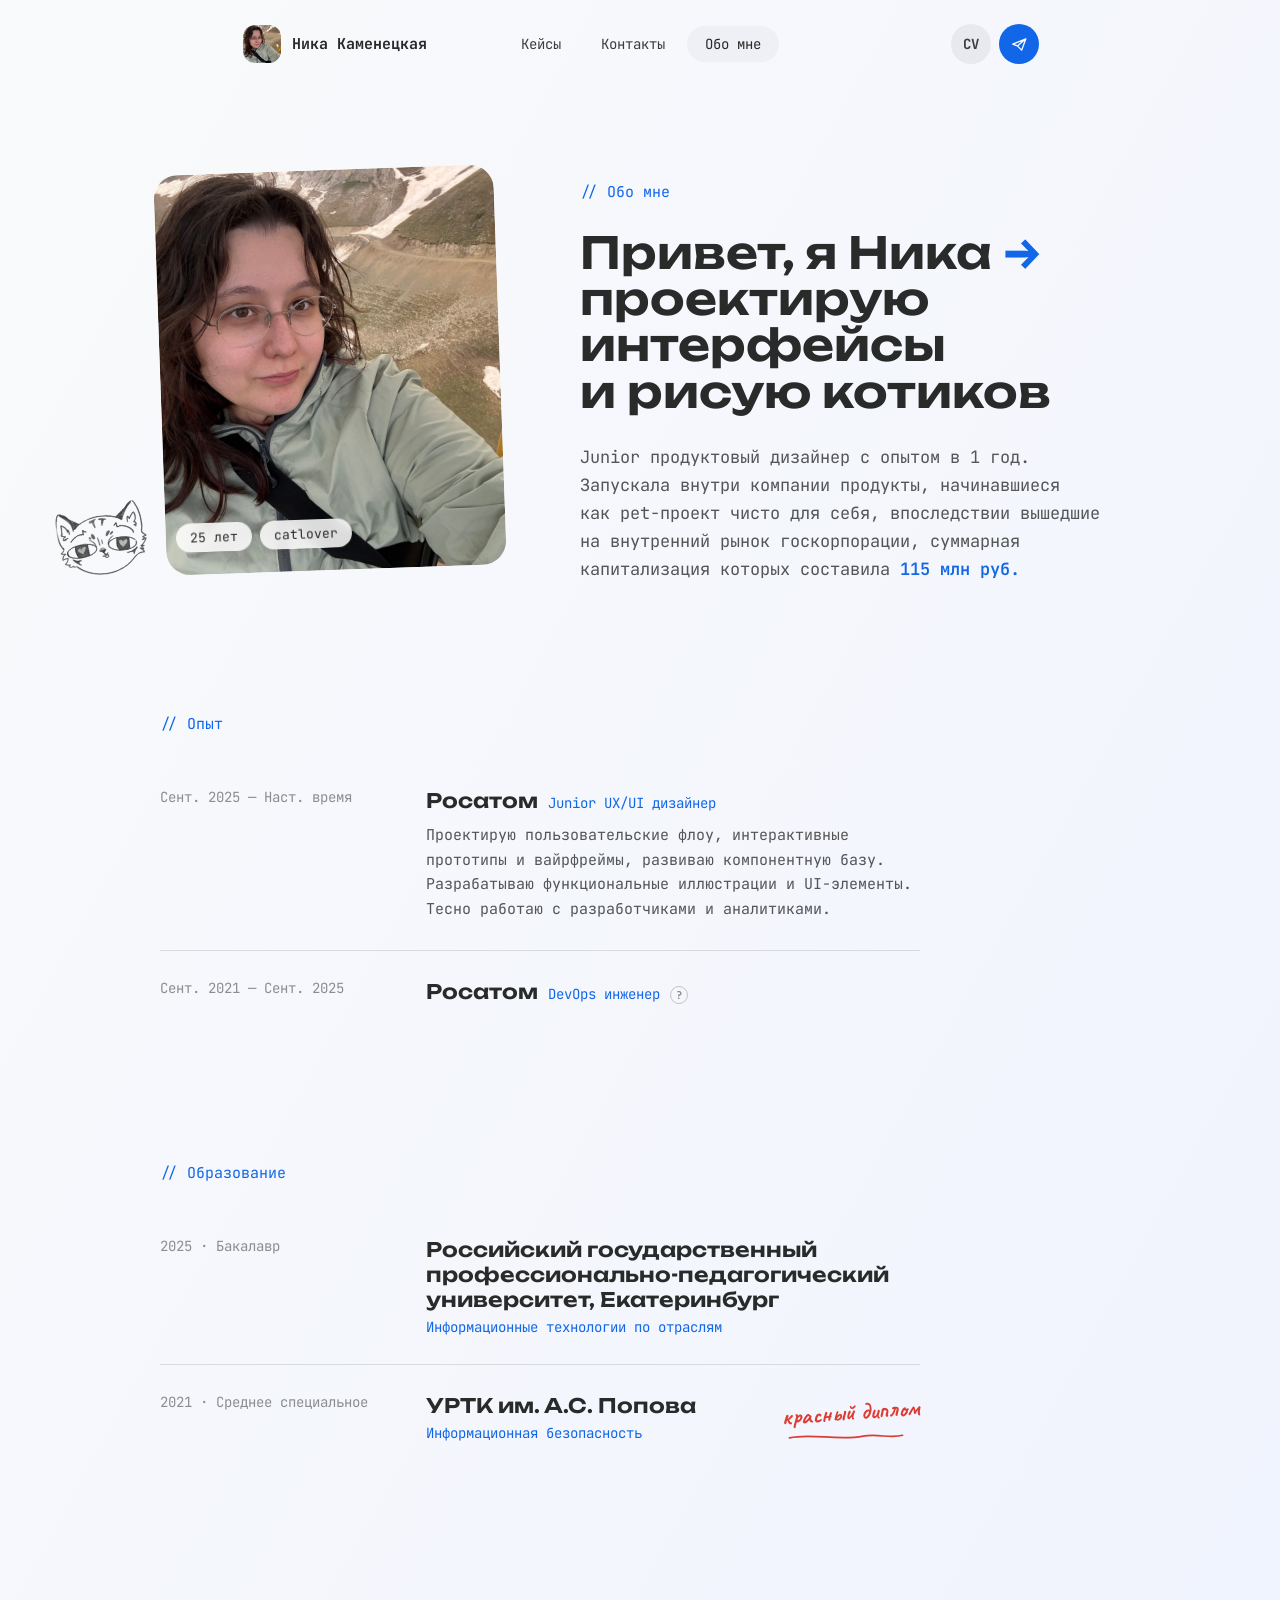
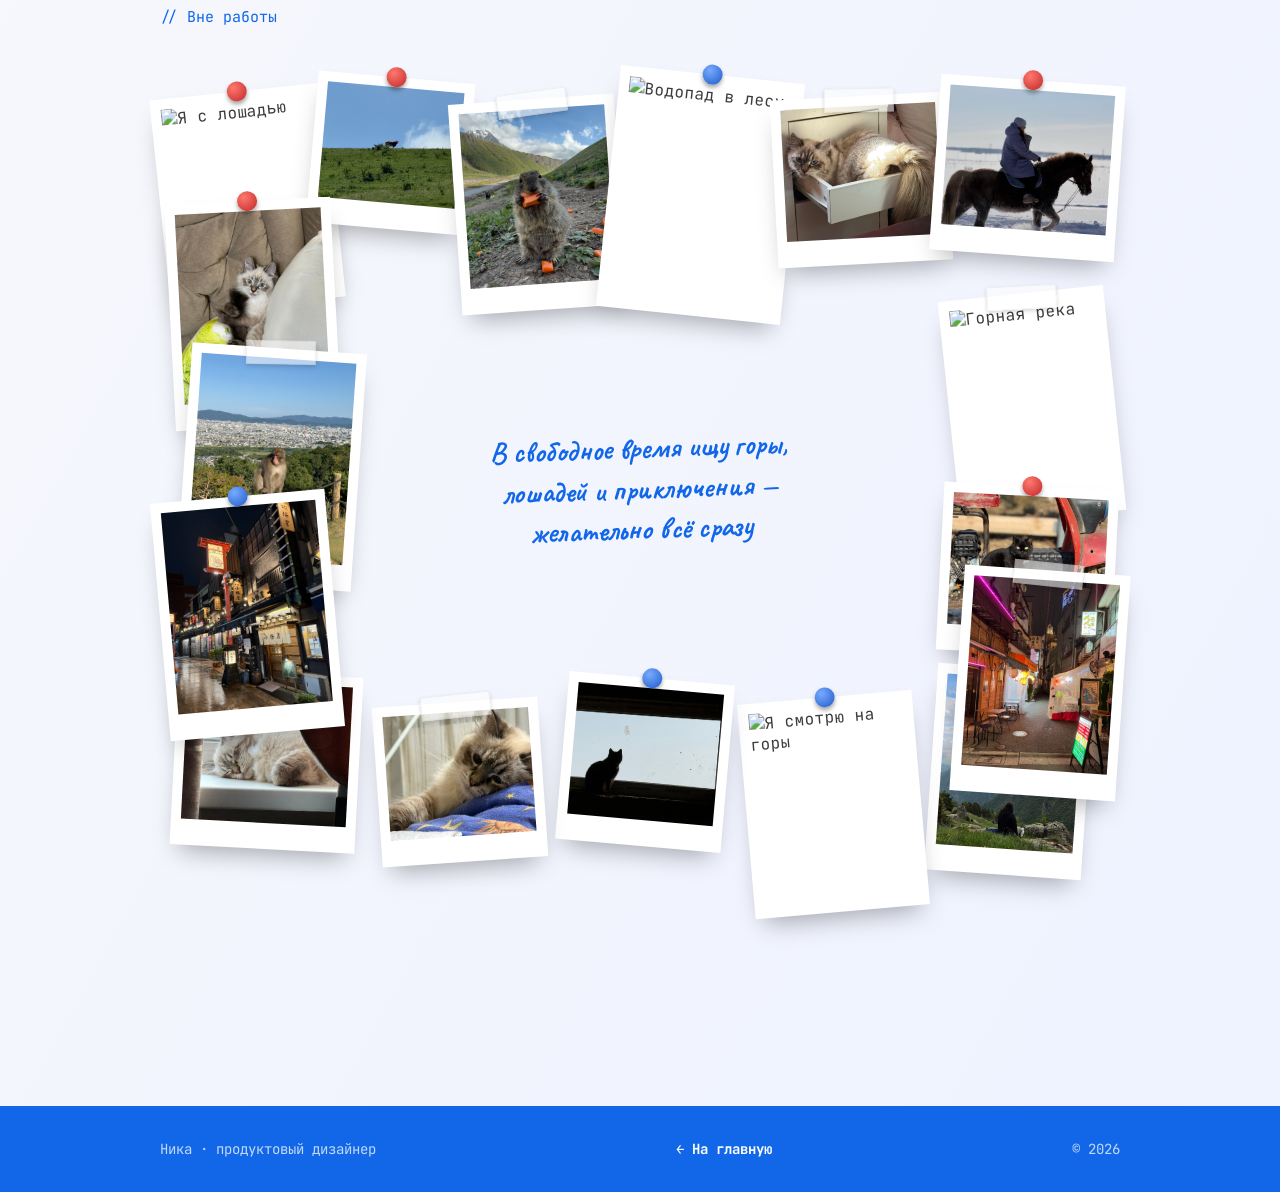
==== commit c3b9e27b: "update" ====
--- a/about.html
+++ b/about.html
@@ -39,7 +39,7 @@
     <a href="index.html" data-cat="1" style="display:flex; flex-direction:row; gap:11px; align-items:center; justify-self:start; color:rgb(41,42,42)">
       <div style="position:relative; width:38px; height:38px; border-radius:12px; flex-shrink:0">
         <div style="width:38px; height:38px; border-radius:12px; overflow:hidden">
-          <img src="/uploads/nika-avatar.webp" alt="Ника Каменецкая" style="width:100%; height:100%; object-fit:cover; display:block">
+          <img src="/uploads/main_photo.jpg" alt="Ника Каменецкая" style="width:100%; height:100%; object-fit:cover; display:block">
         </div>
         <svg class="cat-sign" viewBox="0 0 70 70" style="position:absolute; left:-9px; top:-13px; width:62px; height:62px" fill="none" stroke="rgb(18,103,233)" stroke-width="2.5" stroke-linecap="round" stroke-linejoin="round">
           <path pathLength="200" d="M 14 22 C 13.5 17 14 10 16 5.5 C 19.5 8 22.5 11 24 14.5 M 38 14.5 C 39.5 11 42.5 8 46 5.5 C 48 10 48.5 17 48 22 M 53 43 C 60 44.5 66 41 65.5 35.5 C 65 31 60 30 58 33 C 56.5 35.5 59 38.5 62.5 38"></path>
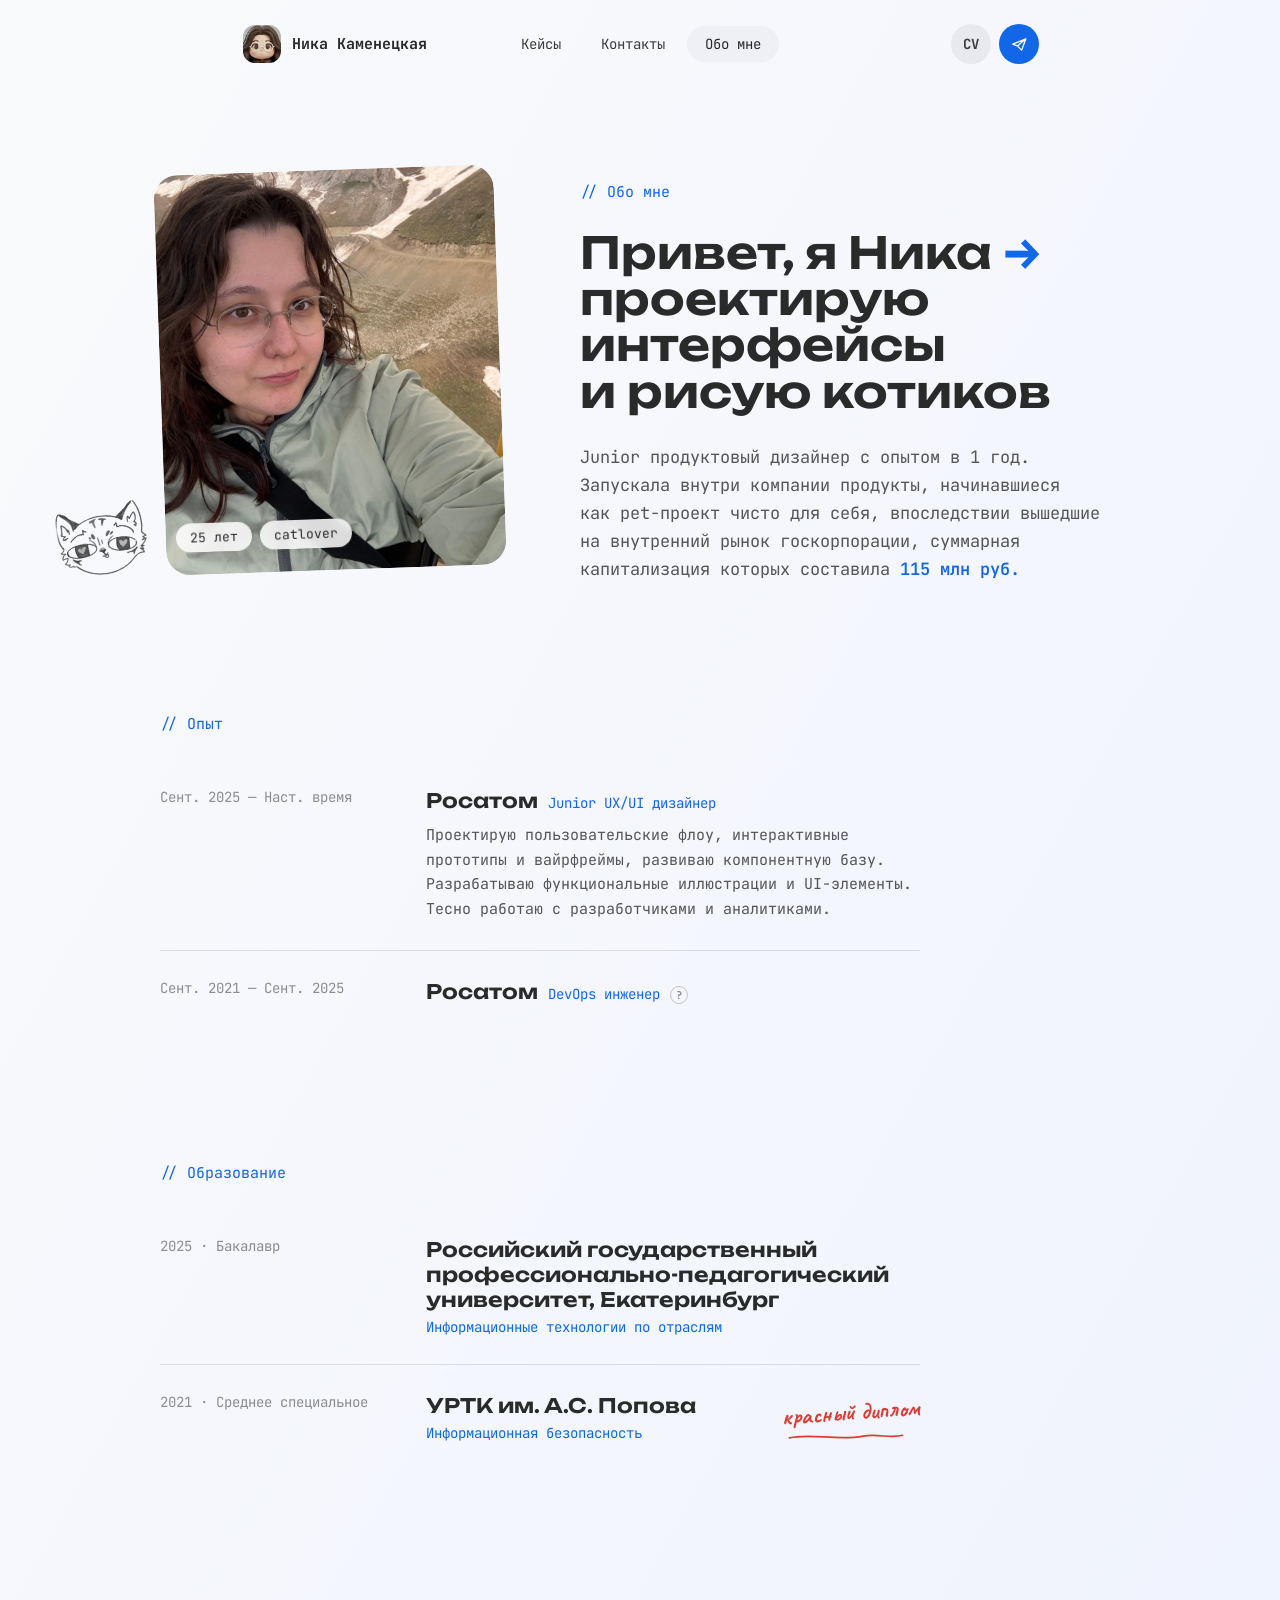
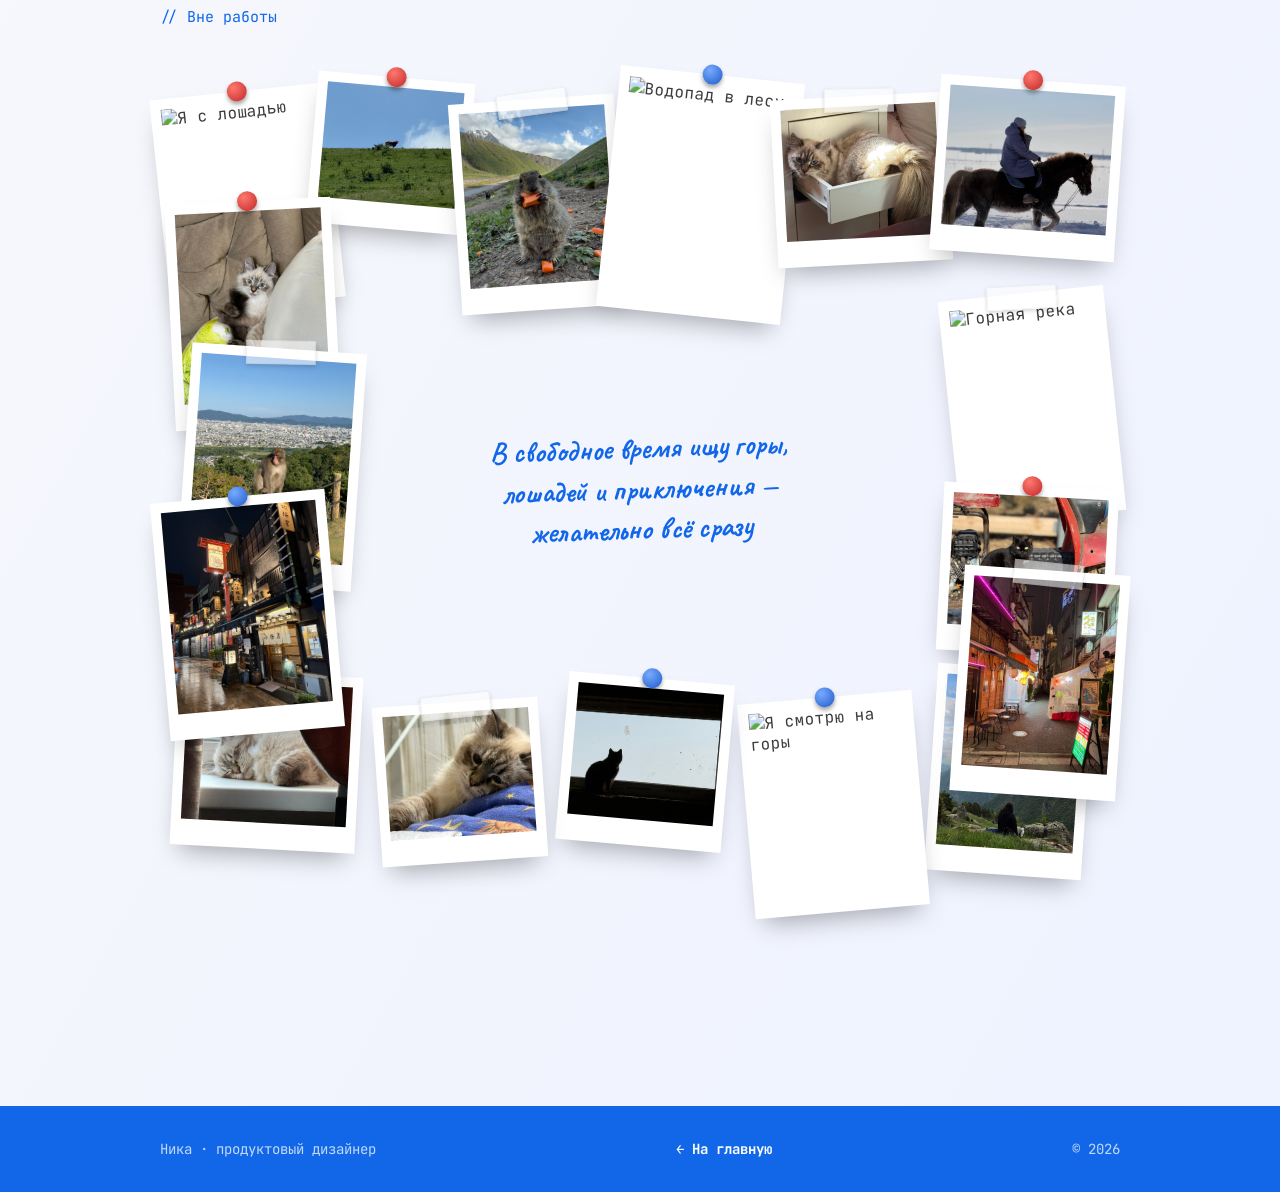
==== commit 847bc08a: "update" ====
--- a/about.html
+++ b/about.html
@@ -39,7 +39,7 @@
     <a href="index.html" data-cat="1" style="display:flex; flex-direction:row; gap:11px; align-items:center; justify-self:start; color:rgb(41,42,42)">
       <div style="position:relative; width:38px; height:38px; border-radius:12px; flex-shrink:0">
         <div style="width:38px; height:38px; border-radius:12px; overflow:hidden">
-          <img src="/uploads/main_photo.jpg" alt="Ника Каменецкая" style="width:100%; height:100%; object-fit:cover; display:block">
+          <img src="/uploads/nika-avatar.webp" alt="Ника Каменецкая" style="width:100%; height:100%; object-fit:cover; display:block">
         </div>
         <svg class="cat-sign" viewBox="0 0 70 70" style="position:absolute; left:-9px; top:-13px; width:62px; height:62px" fill="none" stroke="rgb(18,103,233)" stroke-width="2.5" stroke-linecap="round" stroke-linejoin="round">
           <path pathLength="200" d="M 14 22 C 13.5 17 14 10 16 5.5 C 19.5 8 22.5 11 24 14.5 M 38 14.5 C 39.5 11 42.5 8 46 5.5 C 48 10 48.5 17 48 22 M 53 43 C 60 44.5 66 41 65.5 35.5 C 65 31 60 30 58 33 C 56.5 35.5 59 38.5 62.5 38"></path>
@@ -339,5 +339,36 @@
     }
   })();
   </script>
+
+<script>
+(function () {
+  function initHeaderScroll() {
+    var onScroll = function () {
+      var h = document.querySelector('[data-header]');
+      if (!h) return;
+      if (window.scrollY > 24) {
+        h.style.background = 'rgba(255,255,255,0.62)';
+        h.style.borderColor = 'rgba(229,231,235,0.9)';
+        h.style.boxShadow = '0 10px 28px -14px rgba(0,0,0,0.1)';
+        h.style.backdropFilter = 'blur(24px)';
+        h.style.webkitBackdropFilter = 'blur(24px)';
+      } else {
+        h.style.background = 'transparent';
+        h.style.borderColor = 'transparent';
+        h.style.boxShadow = 'none';
+        h.style.backdropFilter = 'none';
+        h.style.webkitBackdropFilter = 'none';
+      }
+    };
+    window.addEventListener('scroll', onScroll, { passive: true });
+    onScroll();
+  }
+  if (document.readyState === 'loading') {
+    document.addEventListener('DOMContentLoaded', initHeaderScroll);
+  } else {
+    initHeaderScroll();
+  }
+})();
+</script>
 </body>
 </html>
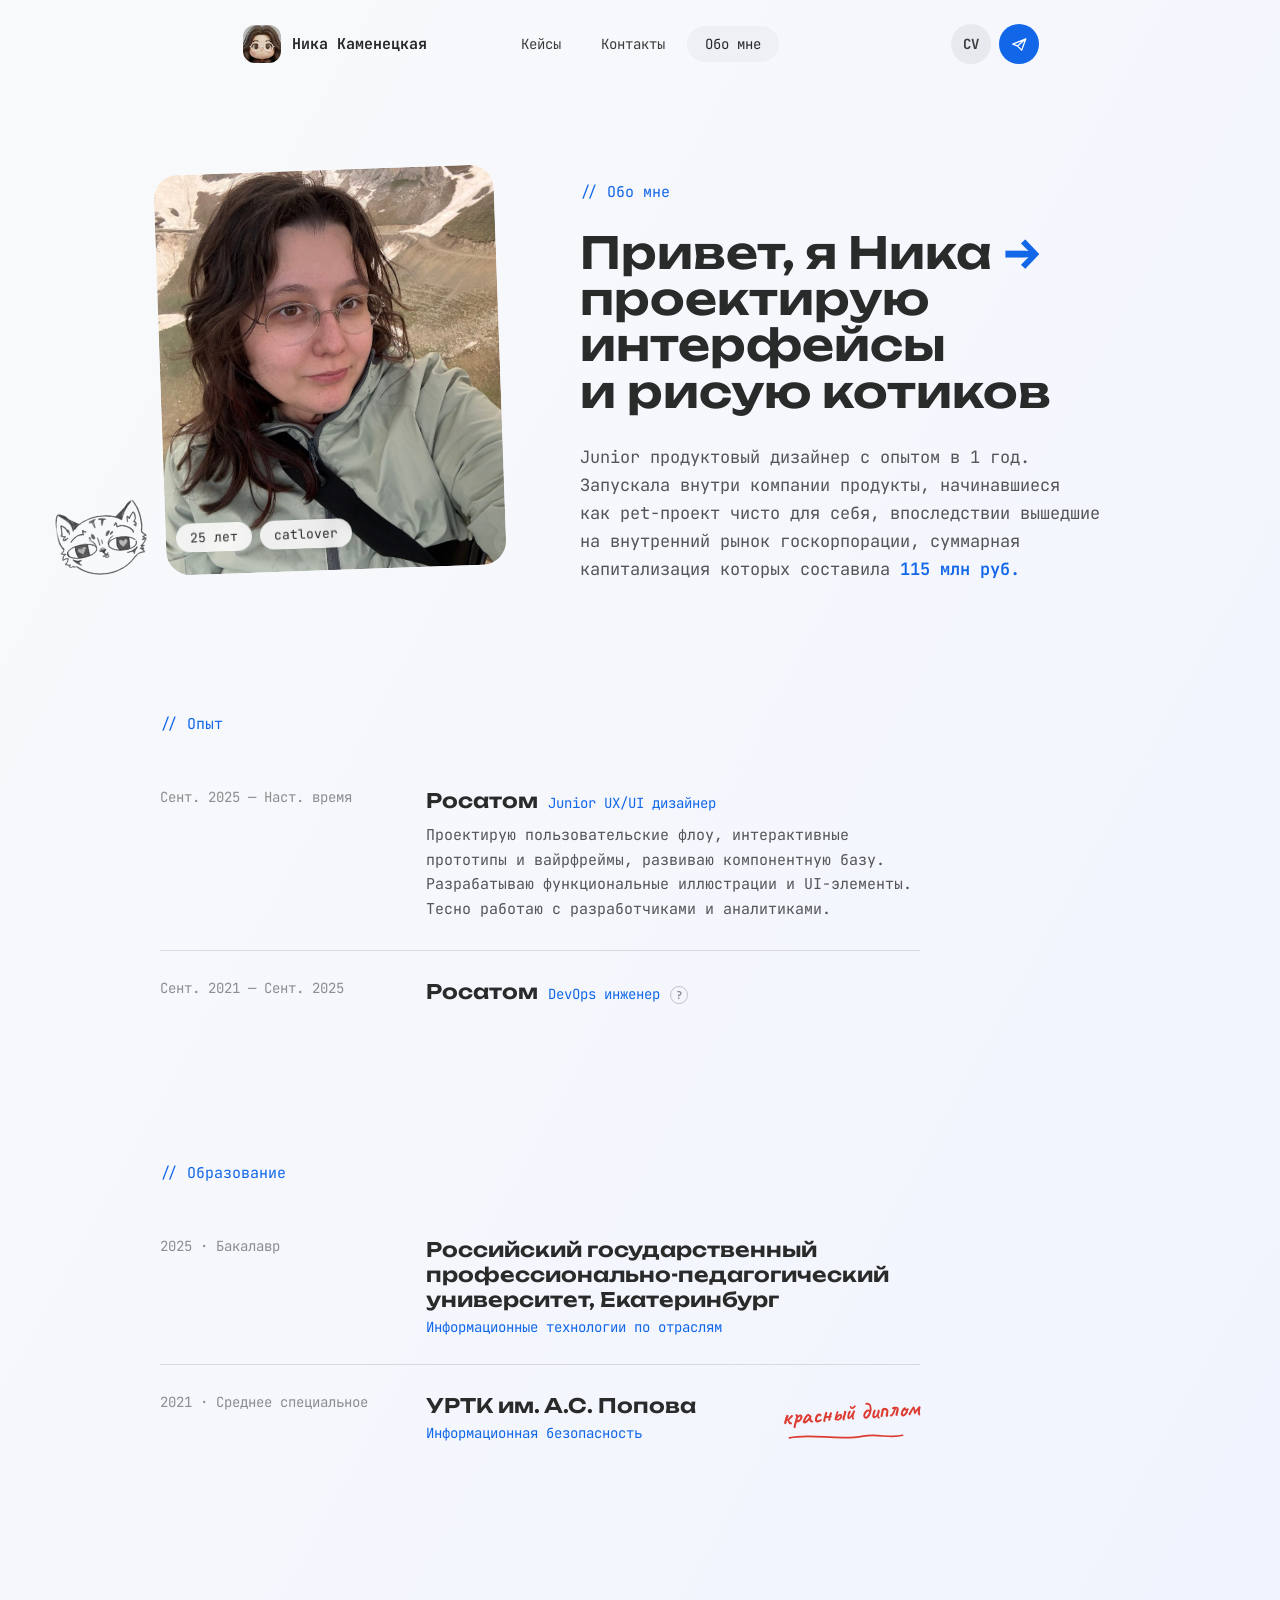
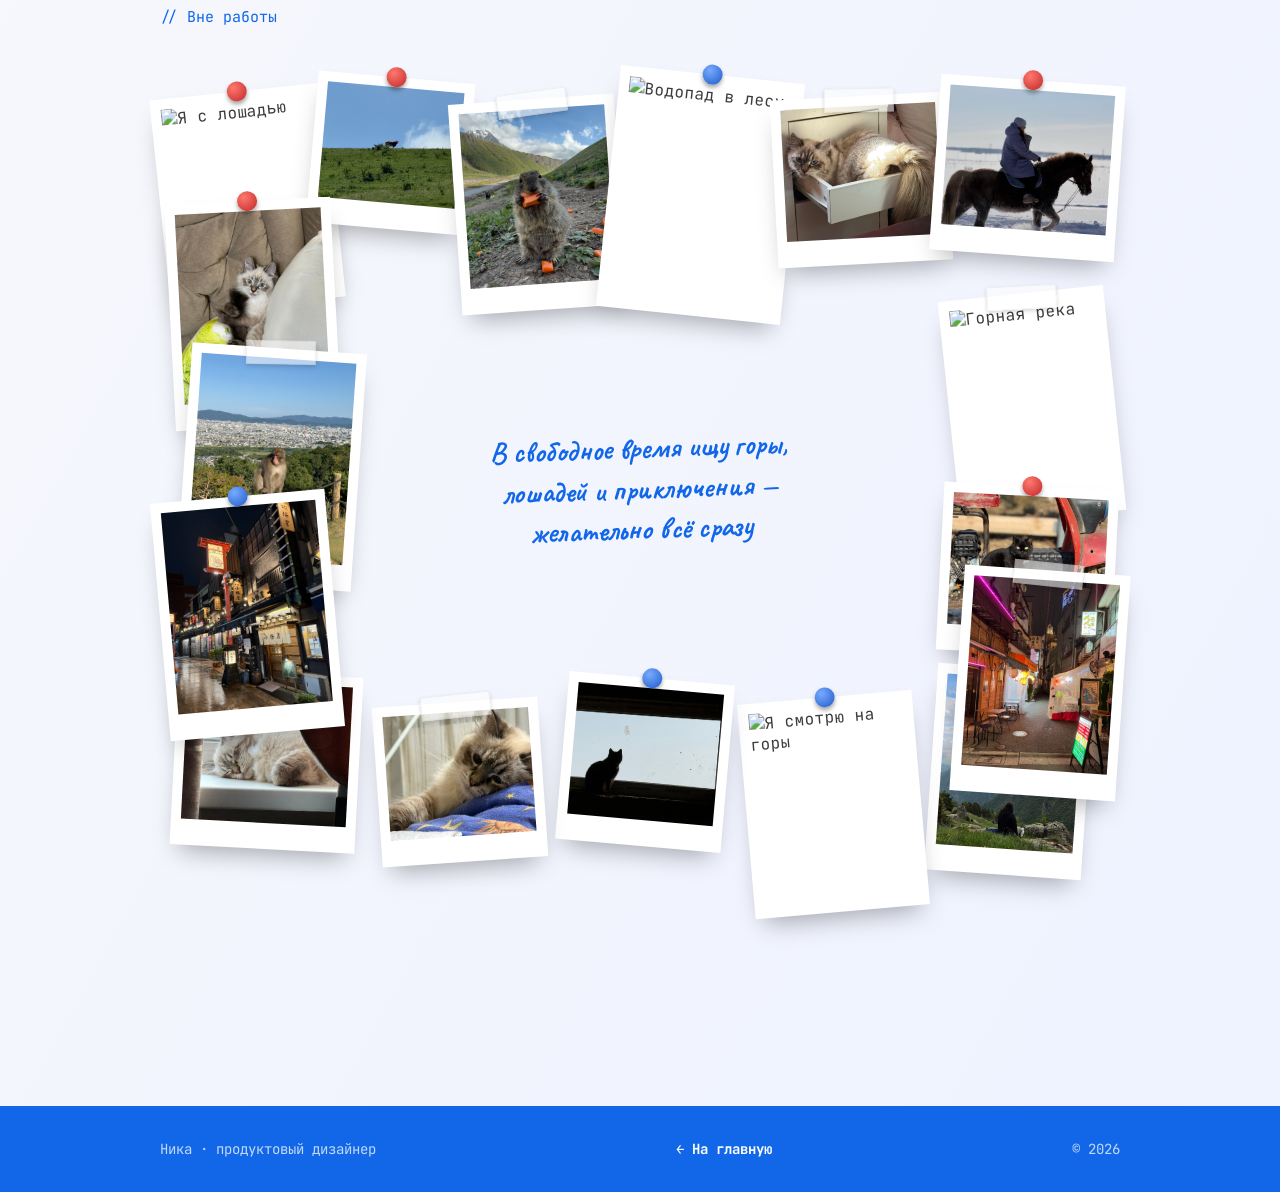
==== commit 5a76bf71: "update" ====
--- a/about.html
+++ b/about.html
@@ -24,11 +24,14 @@
     .photo-hover:hover .photo-anno svg path { stroke-dashoffset: 0; transition: stroke-dashoffset 0.6s ease 0.05s; }
     .contact-menu { opacity: 0; transform: translateY(-8px); pointer-events: none; transition: opacity 0.18s ease, transform 0.18s ease; z-index: 30; }
     .contact-dd:hover .contact-menu { opacity: 1; transform: none; pointer-events: auto; }
+    [data-header] { transition: background 0.35s ease, border-color 0.35s ease, box-shadow 0.35s ease, -webkit-backdrop-filter 0.35s ease, backdrop-filter 0.35s ease; }
+    [data-header].scrolled { background: rgba(255,255,255,0.62) !important; border-color: rgba(229,231,235,0.9) !important; box-shadow: 0 10px 28px -14px rgba(0,0,0,0.1) !important; backdrop-filter: blur(24px) !important; -webkit-backdrop-filter: blur(24px) !important; }
     .qtip-box { opacity: 0; transform: translateY(-6px); pointer-events: none; transition: opacity 0.18s ease, transform 0.18s ease; }
     .qtip:hover .qtip-box { opacity: 1; transform: none; pointer-events: auto; }
 
   </style>
 
+<style>.hv1:hover{background:rgb(238,240,245); color:rgb(41,42,42)!important}.hv2:hover{background:rgb(238,240,245); color:rgb(41,42,42)!important}.hv3:hover{background:rgb(229,232,240)!important}.hv4:hover{background:rgb(229,232,240); color:rgb(41,42,42); transform:scale(1.08)!important}.hv5:hover{background:rgb(29,78,216); transform:scale(1.08)!important}.hv6:hover{background:rgb(238,240,245)!important}.hv7:hover{background:rgb(238,240,245)!important}</style>
 </head>
 <body>
 
@@ -48,23 +51,23 @@
       <span style="font-family:'JetBrains Mono',monospace; font-weight:700; font-size:15px; white-space:nowrap">Ника Каменецкая</span>
     </a>
     <div style="display:flex; flex-direction:row; gap:4px; align-items:center; font-size:14px">
-      <a href="index.html#cases" style="color:rgb(60,60,60); border-radius:999px; padding:9px 18px; white-space:nowrap" style-hover="background:rgb(238,240,245); color:rgb(41,42,42)">Кейсы</a>
-      <a href="index.html#contact" style="color:rgb(60,60,60); border-radius:999px; padding:9px 18px; white-space:nowrap" style-hover="background:rgb(238,240,245); color:rgb(41,42,42)">Контакты</a>
-      <a href="#" style="color:rgb(41,42,42); background:rgb(238,240,245); border-radius:999px; padding:9px 18px; white-space:nowrap" style-hover="background:rgb(229,232,240)">Обо мне</a>
+      <a href="index.html#cases" style="color:rgb(60,60,60); border-radius:999px; padding:9px 18px; white-space:nowrap" class="hv1">Кейсы</a>
+      <a href="index.html#contact" style="color:rgb(60,60,60); border-radius:999px; padding:9px 18px; white-space:nowrap" class="hv2">Контакты</a>
+      <a href="#" style="color:rgb(41,42,42); background:rgb(238,240,245); border-radius:999px; padding:9px 18px; white-space:nowrap" class="hv3">Обо мне</a>
     </div>
     <div style="justify-self:end; display:flex; flex-direction:row; gap:8px; align-items:center">
-      <a href="./assets/resume.pdf" download="Nika-Kamenetskaya-CV.pdf" title="скачать резюме" style="display:flex; align-items:center; justify-content:center; width:40px; height:40px; border-radius:50%; background:rgba(60,60,60,0.07); color:rgb(60,60,60); font-size:14px; font-weight:700; transition:transform 0.2s ease" style-hover="background:rgb(229,232,240); color:rgb(41,42,42); transform:scale(1.08)">CV</a>
+      <a href="./assets/resume.pdf" download="Nika-Kamenetskaya-CV.pdf" title="скачать резюме" style="display:flex; align-items:center; justify-content:center; width:40px; height:40px; border-radius:50%; background:rgba(60,60,60,0.07); color:rgb(60,60,60); font-size:14px; font-weight:700; transition:transform 0.2s ease" class="hv4">CV</a>
       <div class="contact-dd" style="position:relative">
-        <a href="https://t.me/evershire" title="написать в телеграм" style="display:flex; align-items:center; justify-content:center; width:40px; height:40px; border-radius:50%; background:rgb(18,103,233); transition:transform 0.2s ease" style-hover="background:rgb(29,78,216); transform:scale(1.08)">
+        <a href="https://t.me/evershire" title="написать в телеграм" style="display:flex; align-items:center; justify-content:center; width:40px; height:40px; border-radius:50%; background:rgb(18,103,233); transition:transform 0.2s ease" class="hv5">
           <svg viewBox="0 0 24 24" style="width:17px; height:17px" fill="none"><path d="M21 4 L2.5 11.5 L9 14 M21 4 L15 20 L9 14 M21 4 L9 14" stroke="#fff" stroke-width="1.8" stroke-linejoin="round" stroke-linecap="round"></path></svg>
         </a>
         <div class="contact-menu" style="position:absolute; top:40px; right:0; padding-top:10px; box-sizing:border-box">
           <div style="display:flex; flex-direction:column; gap:2px; background:#fff; border-radius:16px; padding:6px; box-shadow:0 16px 40px -12px rgba(20,30,60,0.25); box-sizing:border-box; min-width:200px">
-          <a href="https://t.me/evershire" style="display:flex; align-items:center; gap:10px; padding:10px 12px; border-radius:11px; font-size:14px; color:rgb(41,42,42); white-space:nowrap" style-hover="background:rgb(238,240,245)">
+          <a href="https://t.me/evershire" style="display:flex; align-items:center; gap:10px; padding:10px 12px; border-radius:11px; font-size:14px; color:rgb(41,42,42); white-space:nowrap" class="hv6">
             <svg viewBox="0 0 24 24" style="width:17px; height:17px; flex-shrink:0" fill="none"><path d="M21 4 L2.5 11.5 L9 14 M21 4 L15 20 L9 14 M21 4 L9 14" stroke="rgb(18,103,233)" stroke-width="1.8" stroke-linejoin="round" stroke-linecap="round"></path></svg>
             Телеграм → @evershire
           </a>
-          <a href="mailto:nicakam788@gmail.com" data-copy-email="1" style="display:flex; align-items:center; gap:10px; padding:10px 12px; border-radius:11px; font-size:14px; color:rgb(41,42,42); white-space:nowrap; cursor:pointer" style-hover="background:rgb(238,240,245)">
+          <a href="mailto:nicakam788@gmail.com" data-copy-email="1" style="display:flex; align-items:center; gap:10px; padding:10px 12px; border-radius:11px; font-size:14px; color:rgb(41,42,42); white-space:nowrap; cursor:pointer" class="hv7">
             <svg viewBox="0 0 24 24" style="width:17px; height:17px; flex-shrink:0" fill="none"><rect x="2.5" y="4.5" width="19" height="15" rx="2.5" stroke="rgb(18,103,233)" stroke-width="1.8"></rect><path d="M 3.5 6 L 12 13 L 20.5 6" stroke="rgb(18,103,233)" stroke-width="1.8" stroke-linejoin="round" stroke-linecap="round"></path></svg>
             <span class="email-label">Почта → nicakam788@gmail.com</span>
           </a>
@@ -79,7 +82,7 @@
     <div style="display:flex; gap:80px; align-items:flex-start">
       <div class="photo-hover" style="position:relative; flex-shrink:0">
         <div style="width:340px; height:400px; transform:rotate(-2deg); position:relative">
-          <img src="/uploads/main_photo.jpg" alt="Ника Каменецкая" style="width:100%; height:100%; object-fit:cover; border-radius:24px; display:block">
+          <img src="/uploads/main_photo.jpg" alt="Ника Каменецкая" style="width:100%; height:100%; object-fit:cover; object-position:25% center; border-radius:24px; display:block">
         </div>
         <div class="photo-anno" style="position:absolute; left:-142px; top:26px; width:142px; display:flex; flex-direction:column; align-items:flex-end; gap:2px; z-index:4; pointer-events:none">
           <span style="font-family:Caveat,cursive; font-weight:700; font-size:26px; color:rgb(18,103,233); transform:rotate(-4deg)">Это горы</span>
@@ -343,25 +346,24 @@
 <script>
 (function () {
   function initHeaderScroll() {
+    var headerEl = document.querySelector('[data-header]');
+    var ticking = false;
+    var isScrolled = null;
+    var applyHeader = function () {
+      ticking = false;
+      if (!headerEl) return;
+      var next = window.scrollY > 24;
+      if (next === isScrolled) return;
+      isScrolled = next;
+      headerEl.classList.toggle('scrolled', next);
+    };
     var onScroll = function () {
-      var h = document.querySelector('[data-header]');
-      if (!h) return;
-      if (window.scrollY > 24) {
-        h.style.background = 'rgba(255,255,255,0.62)';
-        h.style.borderColor = 'rgba(229,231,235,0.9)';
-        h.style.boxShadow = '0 10px 28px -14px rgba(0,0,0,0.1)';
-        h.style.backdropFilter = 'blur(24px)';
-        h.style.webkitBackdropFilter = 'blur(24px)';
-      } else {
-        h.style.background = 'transparent';
-        h.style.borderColor = 'transparent';
-        h.style.boxShadow = 'none';
-        h.style.backdropFilter = 'none';
-        h.style.webkitBackdropFilter = 'none';
-      }
+      if (ticking) return;
+      ticking = true;
+      requestAnimationFrame(applyHeader);
     };
     window.addEventListener('scroll', onScroll, { passive: true });
-    onScroll();
+    applyHeader();
   }
   if (document.readyState === 'loading') {
     document.addEventListener('DOMContentLoaded', initHeaderScroll);
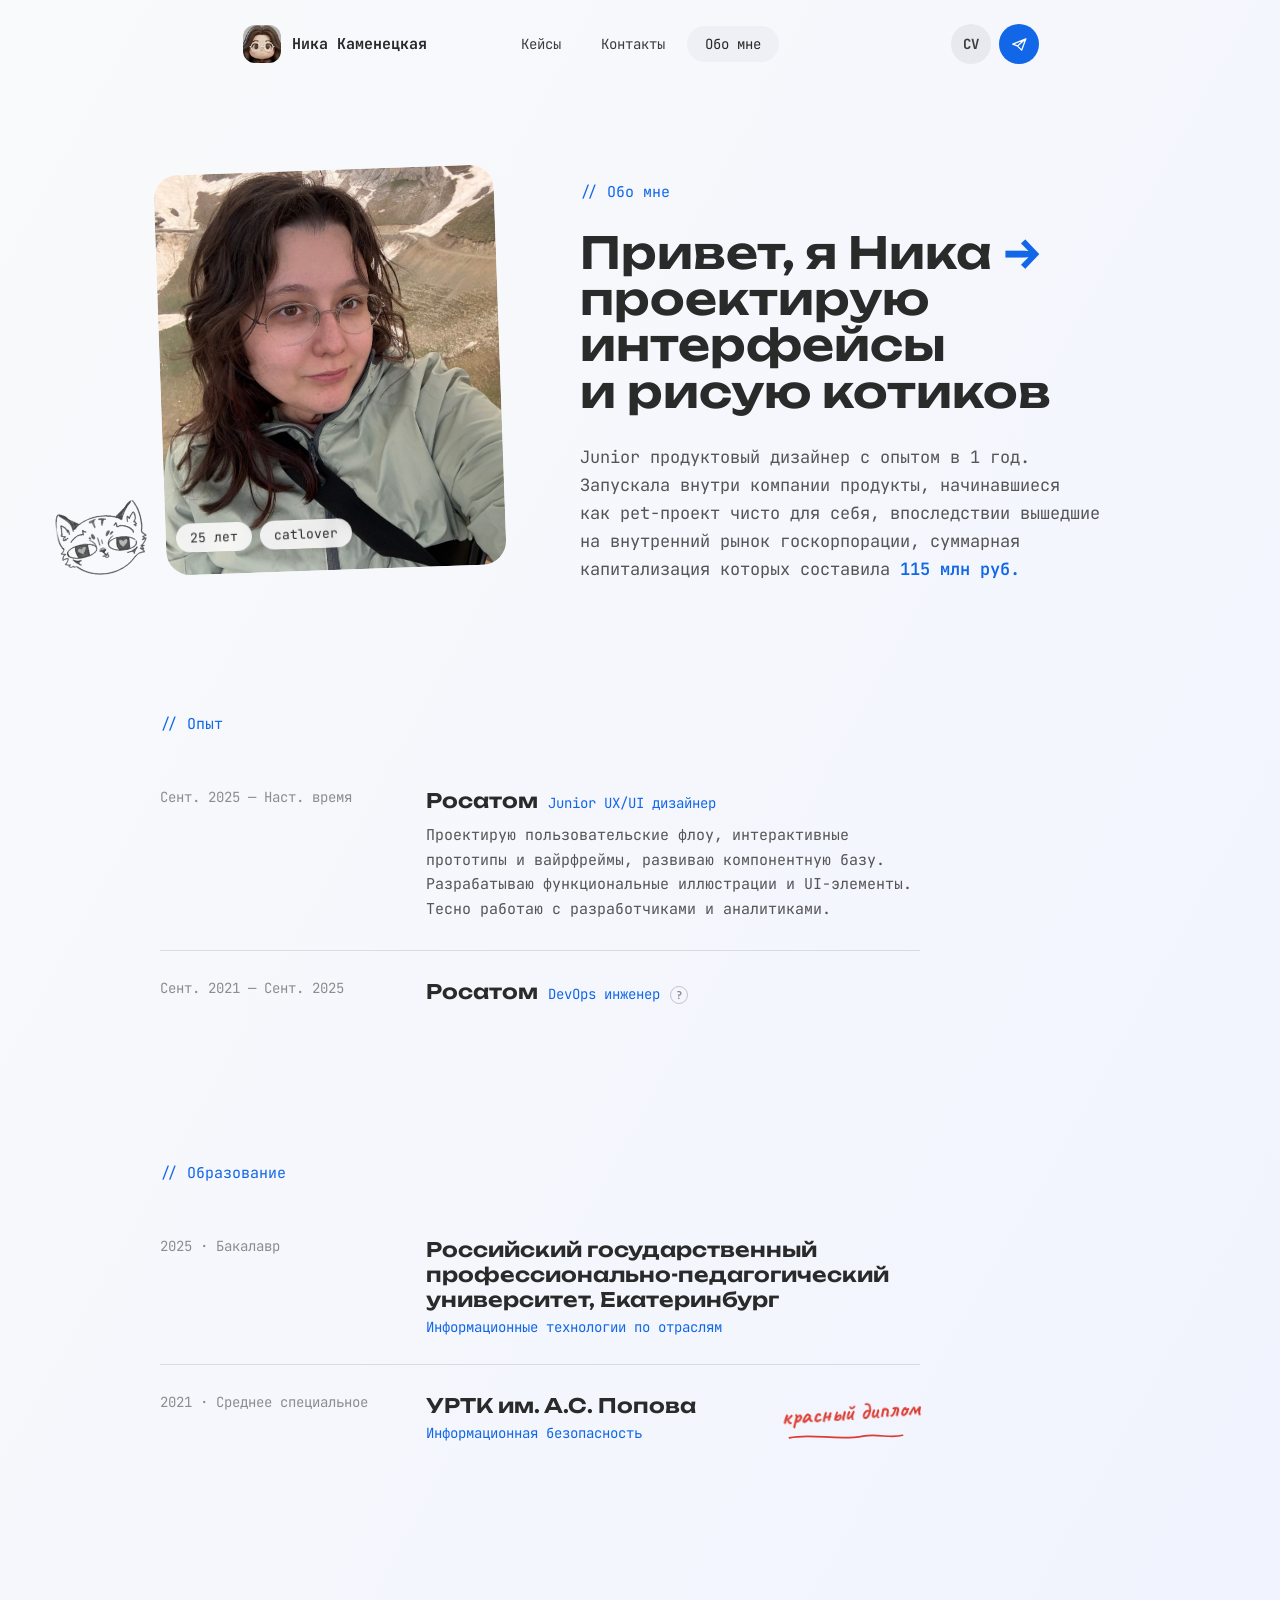
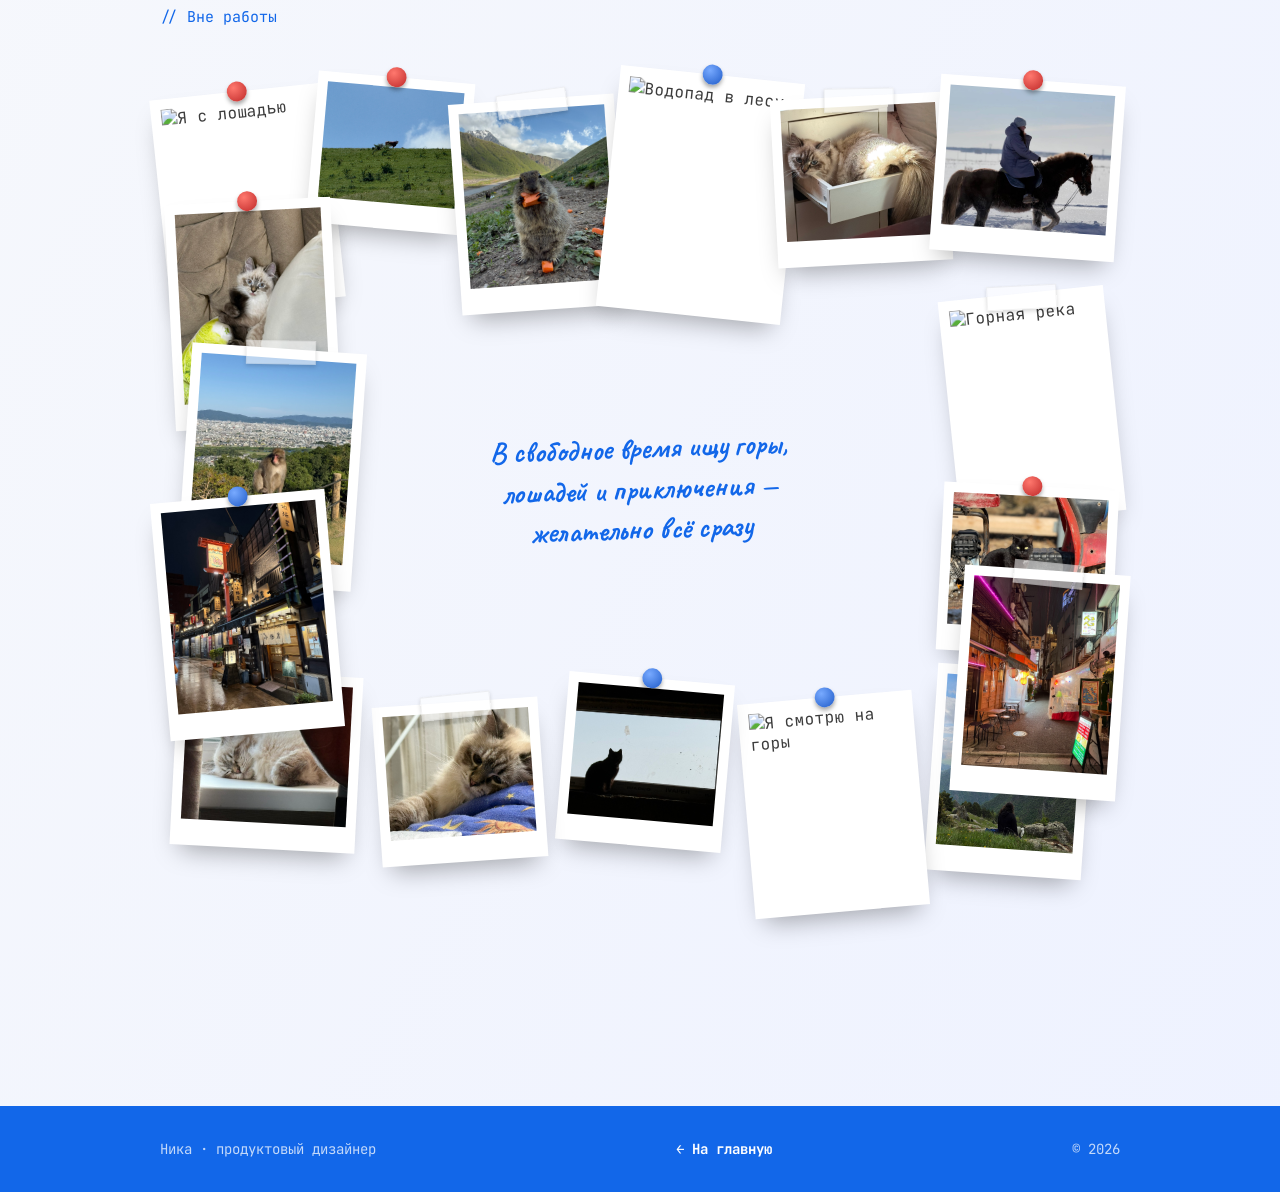
==== commit 31b62045: "update" ====
--- a/about.html
+++ b/about.html
@@ -3,13 +3,15 @@
 <head>
 <meta charset="utf-8">
 <meta name="viewport" content="width=device-width, initial-scale=1">
+<link rel="icon" href="./uploads/nika-avatar.webp">
 
   <link rel="preconnect" href="https://fonts.googleapis.com">
   <link rel="preconnect" href="https://fonts.gstatic.com" crossorigin>
   <link href="https://fonts.googleapis.com/css2?family=Unbounded:wght@500;600;700&family=JetBrains+Mono:wght@400;500;700&family=Caveat:wght@500;700&display=swap" rel="stylesheet">
   <style>
     html { scroll-behavior: smooth; }
-    body { margin: 0; background: rgb(249,250,251); }
+    body { margin: 0; background: rgb(249,250,251); overflow-x: hidden; }
+    .qtip-box-cap { max-width: calc(100vw - 40px); }
     a { color: rgb(18,103,233); text-decoration: none; }
     a:hover { color: rgb(29,78,216); }
     @keyframes catfloat { 0%,100% { transform: translateY(0) rotate(-2deg); } 50% { transform: translateY(-10px) rotate(2deg); } }
@@ -29,6 +31,28 @@
     .qtip-box { opacity: 0; transform: translateY(-6px); pointer-events: none; transition: opacity 0.18s ease, transform 0.18s ease; }
     .qtip:hover .qtip-box { opacity: 1; transform: none; pointer-events: auto; }
 
+    /* ───────── mobile ───────── */
+    @media (max-width: 860px) {
+      .section-pad { padding-left: 24px !important; padding-right: 24px !important; }
+      [data-header] { width: calc(100vw - 24px) !important; padding: 0 8px 0 8px !important; }
+      .header-nav { display: flex !important; }
+      .header-nav a:not(.nav-about) { display: none !important; }
+      .nav-about { padding: 9px 14px !important; font-size: 13px !important; }
+      .header-name { display: none; }
+      .about-row { flex-direction: column !important; align-items: center !important; gap: 40px !important; text-align: center; }
+      .about-row > div:last-child { padding-top: 0 !important; align-items: center !important; }
+      .photo-hover { width: 100% !important; max-width: 340px; }
+      .photo-hover > div:first-child { width: 100% !important; height: auto !important; aspect-ratio: 340/400; }
+      .photo-anno { display: none !important; }
+      .exp-row, .edu-row { flex-direction: column !important; gap: 8px !important; }
+      .exp-row > div:first-child, .edu-row > div:first-child { width: auto !important; }
+      .edu-row > div:last-child { margin-left: 0 !important; }
+      .board-wrap { aspect-ratio: auto !important; }
+      .board-wrap > div[style*="position:absolute"]:not(.board-note) { position:static !important; width: 42% !important; display:inline-block; margin: 6px 1%; transform: none !important; }
+      .board-note { position: static !important; width: 100% !important; margin-top: 24px; display: block !important; }
+      .qtip-box { left: auto !important; right: 0 !important; width: 280px !important; max-width: calc(100vw - 40px); }
+      .footer-row { flex-direction: column !important; gap: 10px; text-align: center; }
+    }
   </style>
 
 <style>.hv1:hover{background:rgb(238,240,245); color:rgb(41,42,42)!important}.hv2:hover{background:rgb(238,240,245); color:rgb(41,42,42)!important}.hv3:hover{background:rgb(229,232,240)!important}.hv4:hover{background:rgb(229,232,240); color:rgb(41,42,42); transform:scale(1.08)!important}.hv5:hover{background:rgb(29,78,216); transform:scale(1.08)!important}.hv6:hover{background:rgb(238,240,245)!important}.hv7:hover{background:rgb(238,240,245)!important}</style>
@@ -42,18 +66,18 @@
     <a href="index.html" data-cat="1" style="display:flex; flex-direction:row; gap:11px; align-items:center; justify-self:start; color:rgb(41,42,42)">
       <div style="position:relative; width:38px; height:38px; border-radius:12px; flex-shrink:0">
         <div style="width:38px; height:38px; border-radius:12px; overflow:hidden">
-          <img src="/uploads/nika-avatar.webp" alt="Ника Каменецкая" style="width:100%; height:100%; object-fit:cover; display:block">
+          <img src="./uploads/nika-avatar.webp" alt="Ника Каменецкая" style="width:100%; height:100%; object-fit:cover; display:block">
         </div>
         <svg class="cat-sign" viewBox="0 0 70 70" style="position:absolute; left:-9px; top:-13px; width:62px; height:62px" fill="none" stroke="rgb(18,103,233)" stroke-width="2.5" stroke-linecap="round" stroke-linejoin="round">
           <path pathLength="200" d="M 14 22 C 13.5 17 14 10 16 5.5 C 19.5 8 22.5 11 24 14.5 M 38 14.5 C 39.5 11 42.5 8 46 5.5 C 48 10 48.5 17 48 22 M 53 43 C 60 44.5 66 41 65.5 35.5 C 65 31 60 30 58 33 C 56.5 35.5 59 38.5 62.5 38"></path>
         </svg>
       </div>
-      <span style="font-family:'JetBrains Mono',monospace; font-weight:700; font-size:15px; white-space:nowrap">Ника Каменецкая</span>
+      <span class="header-name" style="font-family:'JetBrains Mono',monospace; font-weight:700; font-size:15px; white-space:nowrap">Ника Каменецкая</span>
     </a>
-    <div style="display:flex; flex-direction:row; gap:4px; align-items:center; font-size:14px">
+    <div class="header-nav" style="display:flex; flex-direction:row; gap:4px; align-items:center; font-size:14px">
       <a href="index.html#cases" style="color:rgb(60,60,60); border-radius:999px; padding:9px 18px; white-space:nowrap" class="hv1">Кейсы</a>
       <a href="index.html#contact" style="color:rgb(60,60,60); border-radius:999px; padding:9px 18px; white-space:nowrap" class="hv2">Контакты</a>
-      <a href="#" style="color:rgb(41,42,42); background:rgb(238,240,245); border-radius:999px; padding:9px 18px; white-space:nowrap" class="hv3">Обо мне</a>
+      <a href="#" class="nav-about hv3" style="color:rgb(41,42,42); background:rgb(238,240,245); border-radius:999px; padding:9px 18px; white-space:nowrap">Обо мне</a>
     </div>
     <div style="justify-self:end; display:flex; flex-direction:row; gap:8px; align-items:center">
       <a href="./assets/resume.pdf" download="Nika-Kamenetskaya-CV.pdf" title="скачать резюме" style="display:flex; align-items:center; justify-content:center; width:40px; height:40px; border-radius:50%; background:rgba(60,60,60,0.07); color:rgb(60,60,60); font-size:14px; font-weight:700; transition:transform 0.2s ease" class="hv4">CV</a>
@@ -78,11 +102,11 @@
   </div>
 
   <!-- обо мне -->
-  <div data-screen-label="обо мне" style="flex:1; max-width:1440px; width:100%; margin:0 auto; padding:170px 160px 130px; box-sizing:border-box; animation:heroin 0.9s ease-out both">
-    <div style="display:flex; gap:80px; align-items:flex-start">
+  <div data-screen-label="обо мне" class="section-pad" style="flex:1; max-width:1440px; width:100%; margin:0 auto; padding:170px 160px 130px; box-sizing:border-box; animation:heroin 0.9s ease-out both">
+    <div class="about-row" style="display:flex; gap:80px; align-items:flex-start">
       <div class="photo-hover" style="position:relative; flex-shrink:0">
         <div style="width:340px; height:400px; transform:rotate(-2deg); position:relative">
-          <img src="/uploads/main_photo.jpg" alt="Ника Каменецкая" style="width:100%; height:100%; object-fit:cover; object-position:25% center; border-radius:24px; display:block">
+          <img src="./uploads/main_photo.jpg" alt="Ника Каменецкая" style="width:100%; height:100%; object-fit:cover; object-position:25% center; border-radius:24px; display:block">
         </div>
         <div class="photo-anno" style="position:absolute; left:-142px; top:26px; width:142px; display:flex; flex-direction:column; align-items:flex-end; gap:2px; z-index:4; pointer-events:none">
           <span style="font-family:Caveat,cursive; font-weight:700; font-size:26px; color:rgb(18,103,233); transform:rotate(-4deg)">Это горы</span>
@@ -100,7 +124,7 @@
           <div style="position:absolute; left:-104px; bottom:-6px; width:92px; height:74px; background:url('./assets/cats.png') 50.5% 86.5% / 335% 419% no-repeat; transform:rotate(-6deg)"></div>
         
       </div>
-      <div style="display:flex; flex-direction:column; gap:28px; padding-top:12px">
+      <div style="display:flex; flex-direction:column; gap:28px; padding-top:12px; min-width:0; flex:1">
         <span style="font-size:15px; color:rgb(18,103,233)">// Обо мне</span>
         <h1 style="margin:0; font-family:Unbounded,sans-serif; font-weight:600; font-size:44px; line-height:1.05; color:rgb(41,42,42)">Привет, я Ника <span style="color:rgb(18,103,233)">→</span> проектирую интерфейсы и рисую котиков</h1>
         <p style="margin:0; font-size:17px; line-height:1.65; color:rgb(85,85,87); max-width:560px; text-wrap:pretty">Junior продуктовый дизайнер с опытом в 1 год. Запускала внутри компании продукты, начинавшиеся как pet-проект чисто для себя, впоследствии вышедшие на внутренний рынок госкорпорации, суммарная капитализация которых составила <span style="color:rgb(18,103,233); font-weight:600">115 млн руб.</span></p>
@@ -109,10 +133,10 @@
   </div>
 
   <!-- опыт -->
-  <div data-screen-label="опыт" style="max-width:1440px; width:100%; margin:0 auto; padding:0 160px 130px; box-sizing:border-box">
+  <div data-screen-label="опыт" class="section-pad" style="max-width:1440px; width:100%; margin:0 auto; padding:0 160px 130px; box-sizing:border-box">
     <span style="font-size:15px; color:rgb(18,103,233)">// Опыт</span>
     <div style="display:flex; flex-direction:column; margin-top:26px; max-width:760px">
-      <div style="display:flex; flex-direction:row; gap:56px; padding:28px 0; border-bottom:1px solid rgba(60,60,60,0.15)">
+      <div class="exp-row" style="display:flex; flex-direction:row; gap:56px; padding:28px 0; border-bottom:1px solid rgba(60,60,60,0.15)">
         <div style="width:210px; flex-shrink:0; font-size:14px; color:rgb(141,141,144); white-space:nowrap">Сент. 2025 — Наст. время</div>
         <div style="display:flex; flex-direction:column; gap:10px">
           <div style="display:flex; flex-direction:row; gap:10px; align-items:baseline; flex-wrap:wrap">
@@ -122,7 +146,7 @@
           <p style="margin:0; font-size:15px; line-height:1.65; color:rgb(85,85,87); max-width:560px">Проектирую пользовательские флоу, интерактивные прототипы и вайрфреймы, развиваю компонентную базу. Разрабатываю функциональные иллюстрации и UI-элементы. Тесно работаю с разработчиками и аналитиками.</p>
         </div>
       </div>
-      <div style="display:flex; flex-direction:row; gap:56px; padding:28px 0">
+      <div class="exp-row" style="display:flex; flex-direction:row; gap:56px; padding:28px 0">
         <div style="width:210px; flex-shrink:0; font-size:14px; color:rgb(141,141,144); white-space:nowrap">Сент. 2021 — Сент. 2025</div>
         <div style="display:flex; flex-direction:column; gap:10px">
           <div style="display:flex; flex-direction:row; gap:10px; align-items:baseline; flex-wrap:wrap">
@@ -138,17 +162,17 @@
   </div>
 
   <!-- образование -->
-  <div data-screen-label="образование" style="max-width:1440px; width:100%; margin:0 auto; padding:0 160px 130px; box-sizing:border-box">
+  <div data-screen-label="образование" class="section-pad" style="max-width:1440px; width:100%; margin:0 auto; padding:0 160px 130px; box-sizing:border-box">
     <span style="font-size:15px; color:rgb(18,103,233)">// Образование</span>
     <div style="display:flex; flex-direction:column; margin-top:26px; max-width:760px">
-      <div style="display:flex; flex-direction:row; gap:56px; padding:28px 0; border-bottom:1px solid rgba(60,60,60,0.15)">
+      <div class="edu-row" style="display:flex; flex-direction:row; gap:56px; padding:28px 0; border-bottom:1px solid rgba(60,60,60,0.15)">
         <div style="width:210px; flex-shrink:0; font-size:14px; color:rgb(141,141,144); white-space:nowrap">2025 · Бакалавр</div>
         <div style="display:flex; flex-direction:column; gap:6px">
           <span style="font-family:Unbounded,sans-serif; font-weight:600; font-size:20px; color:rgb(41,42,42)">Российский государственный профессионально-педагогический университет, Екатеринбург</span>
           <span style="font-size:14px; color:rgb(18,103,233)">Информационные технологии по отраслям</span>
         </div>
       </div>
-      <div style="display:flex; flex-direction:row; gap:56px; padding:28px 0">
+      <div class="edu-row" style="display:flex; flex-direction:row; gap:56px; padding:28px 0">
         <div style="width:210px; flex-shrink:0; font-size:14px; color:rgb(141,141,144); white-space:nowrap">2021 · Среднее специальное</div>
         <div style="display:flex; flex-direction:column; gap:6px">
           <span style="font-family:Unbounded,sans-serif; font-weight:600; font-size:20px; color:rgb(41,42,42)">УРТК им. А.С. Попова</span>
@@ -163,10 +187,10 @@
   </div>
 
   <!-- доска -->
-  <div data-screen-label="доска" style="max-width:1440px; width:100%; margin:0 auto; padding:0 160px 130px; box-sizing:border-box">
+  <div data-screen-label="доска" class="section-pad" style="max-width:1440px; width:100%; margin:0 auto; padding:0 160px 130px; box-sizing:border-box">
     <span style="font-size:15px; color:rgb(18,103,233)">// Вне работы</span>
     <div style="position:relative; margin-top:26px">
-      <div style="position:relative; width:100%; aspect-ratio:1040/1000">
+      <div class="board-wrap" style="position:relative; width:100%; aspect-ratio:1040/1000">
 
         <div style="position:absolute; left:0%; top:4.17%; width:18.27%; box-sizing:border-box; background:#fff; padding:10px 10px 26px; box-shadow:0 14px 26px -10px rgba(0,0,0,0.35); transform:rotate(-6deg); cursor:zoom-in" data-lightbox="1">
           <div style="width:20px; height:20px; border-radius:50%; background:radial-gradient(circle at 35% 30%, rgb(255,120,110), rgb(190,40,40)); position:absolute; left:50%; top:-10px; margin-left:-10px; box-shadow:0 3px 4px rgba(0,0,0,0.35)"></div>
@@ -253,7 +277,7 @@
           <img src="./uploads/FC94B34A-E844-45D6-979E-8C849F62BA00_1_105_c.jpeg" alt="Переулок в Японии вечером" style="width:100%; display:block; object-fit:cover; aspect-ratio:1/1.3">
         </div>
 
-        <div style="position:absolute; left:32%; top:calc(33% + 70px); width:36%; box-sizing:border-box; transform:rotate(-2deg)">
+        <div style="position:absolute; left:32%; top:calc(33% + 70px); width:36%; box-sizing:border-box; transform:rotate(-2deg)" class="board-note">
           <span style="display:block; font-family:Caveat,cursive; font-weight:700; font-size:30px; line-height:1.35; color:rgb(18,103,233); text-align:center">В свободное время ищу горы, лошадей и приключения — желательно всё сразу</span>
         </div>
 
@@ -293,8 +317,8 @@
   </script>
 
   <!-- футер -->
-  <div style="padding:34px 160px; background:rgb(18,103,233)">
-    <div style="max-width:1120px; margin:0 auto; display:flex; flex-direction:row; justify-content:space-between; align-items:center; font-size:14px; color:rgba(255,255,255,0.75)">
+  <div class="section-pad" style="padding:34px 160px; background:rgb(18,103,233)">
+    <div class="footer-row" style="max-width:1120px; margin:0 auto; display:flex; flex-direction:row; justify-content:space-between; align-items:center; font-size:14px; color:rgba(255,255,255,0.75)">
       <span>Ника · продуктовый дизайнер</span>
       <a href="index.html" style="color:#fff; font-weight:700">← На главную</a>
       <span>© 2026</span>
